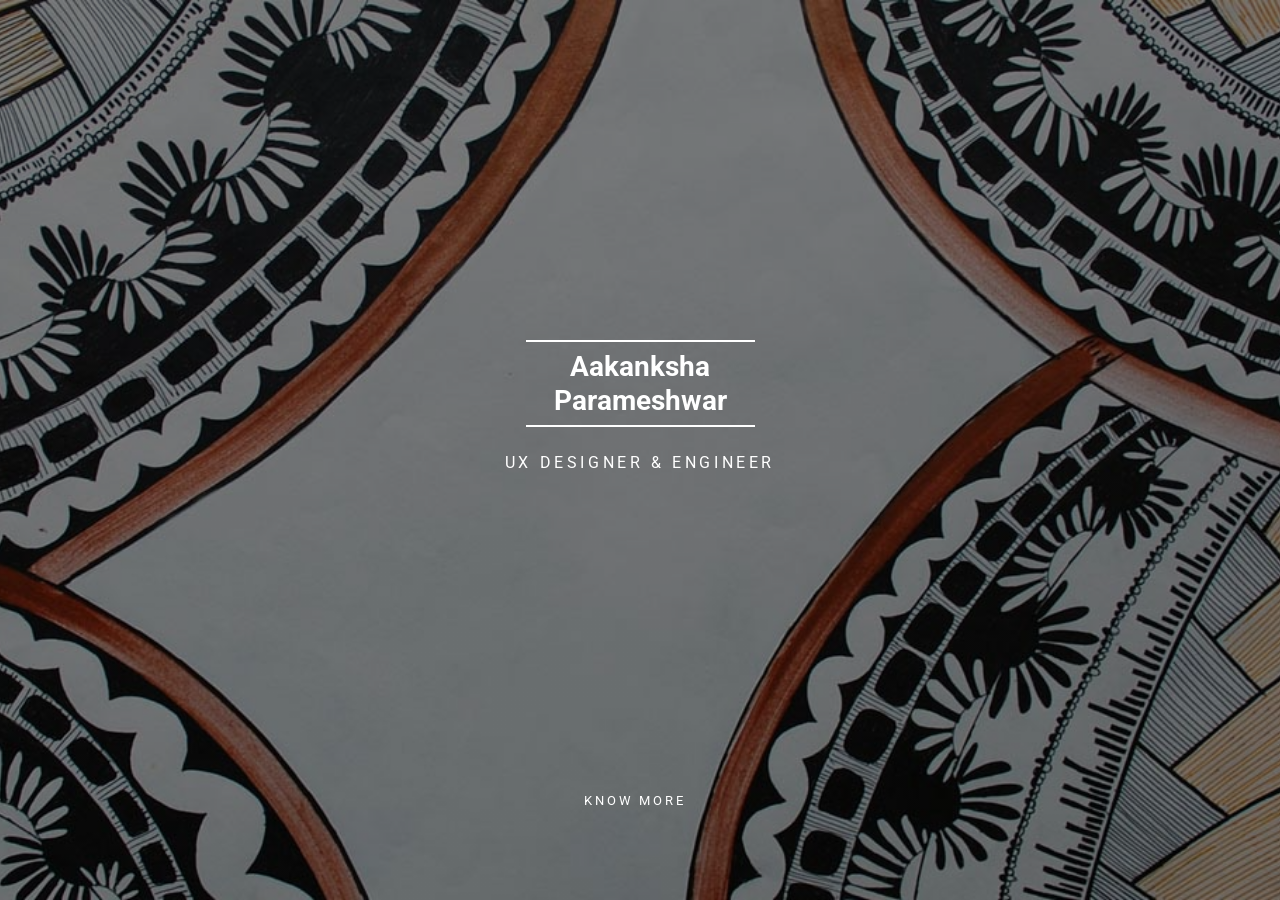
==== index.html @ 372b19ab "rtfolio" ====
<!DOCTYPE html>
<html>
  <head>
    <meta charset="utf-8">
    <meta http-equiv="X-UA-Compatible" content="IE=edge">
    <title>Aakanksha Parameshwar | Portfolio</title>
    <meta name="description" content="">
    <meta name="viewport" content="width=device-width, initial-scale=1">
    <meta name="robots" content="all,follow">
    <!-- Bootstrap-->
    <link rel="stylesheet" href="css/bootstrap.min.css">
    <!-- Google fonts - Open Sans-->
    <link href="https://fonts.googleapis.com/css?family=Lato:300,400" rel="stylesheet">
    <link rel="stylesheet" href="https://fonts.googleapis.com/css?family=Roboto:400,300,700,400italic">
    <!-- Font Awesome CSS-->
    <link rel="stylesheet" href="css/font-awesome.min.css">
    <!-- owl carousel-->
    <link rel="stylesheet" href="css/owl.carousel.css">
    <link rel="stylesheet" href="css/owl.theme.css">
    <!-- theme stylesheet-->
    <link rel="stylesheet" href="css/style.default.css" id="theme-stylesheet">
    <!-- Custom stylesheet - for your changes-->
    <link rel="stylesheet" href="css/custom.css">
    <link rel="stylesheet" href="css/banner.css">
    <!--<link rel="stylesheet" href="css/style.sea.css">-->
    <!-- Favicon-->
    <link rel="icon" href="favicon.svg">
    <!-- Tweaks for older IEs--><!--[if lt IE 9]>
        <script src="https://oss.maxcdn.com/html5shiv/3.7.2/html5shiv.min.js"></script>
        <script src="https://oss.maxcdn.com/respond/1.4.2/respond.min.js"></script><![endif]-->
  </head>
  <body>
    <div id="all">
      <div class="container-fluid">
        <div class="row row-offcanvas row-offcanvas-left">
          <section id="banner">
				<div class="inner">
					<h2>Aakanksha<br/>
						Parameshwar
					</h2>
					<p>UX DESIGNER &amp; ENGINEER
					</p>
				</div>
				<a href="portfolio.html" class="more scrolly">Know More</a>
			</section>

        </div>
      </div>
    </div>
    <!-- Javascript files-->
    <script src="https://ajax.googleapis.com/ajax/libs/jquery/1.11.0/jquery.min.js"></script>
    <script src="js/bootstrap.min.js"> </script>
    <script src="js/jquery.cookie.js"> </script>
    <script src="js/ekko-lightbox.js"></script>
    <script src="js/jquery.scrollTo.min.js"></script>
    <script src="js/masonry.pkgd.min.js"></script>
    <script src="js/imagesloaded.pkgd.min.js"></script>
    <script src="js/owl.carousel.min.js"></script>
    <script src="js/front.js"></script>
    <!-- Google Analytics: change UA-XXXXX-X to be your site's ID.-->
    <!---->
    <script>
      (function(b,o,i,l,e,r){b.GoogleAnalyticsObject=l;b[l]||(b[l]=
      function(){(b[l].q=b[l].q||[]).push(arguments)});b[l].l=+new Date;
      e=o.createElement(i);r=o.getElementsByTagName(i)[0];
      e.src='//www.google-analytics.com/analytics.js';
      r.parentNode.insertBefore(e,r)}(window,document,'script','ga'));
      ga('create','UA-XXXXX-X');ga('send','pageview');
    </script>
  </body>
</html>
---- css/style.default.css ----
/*
=========================================
=========================================

Startup Template By Bootstrapious.com

=========================================
========================================= */
/* variant 6  - pink */
/*

=====================
GENERAL
=====================

*/
html,
body {
  overflow-x: hidden;
  /* Prevent scroll on narrow devices */
}
header {
  z-index: 1000;
}
section {
  position: relative;
  /*padding-top: 90px;*/
  padding-bottom: 60px;
}
section.background-gray-lighter {
  background: #cdcdcd;
}
section.background-gray-lightest {
  background: #f7f7f7;
  border-top: solid 1px #cdcdcd;
  border-bottom: solid 1px #cdcdcd;
}
section.background-secondary {
  background: #60c5ba;
  border-top: solid 1px #338c82;
  border-bottom: solid 1px #338c82;
}
.section-inverse {
  color: #fff;
}
.section-inverse h1,
.section-inverse h2,
.section-inverse h3,
.section-inverse h4,
.section-inverse h5,
.section-inverse h6 {
  color: #fff;
}
.section-inverse .heading:after {
  background: #fff;
}
.italic {
  font-style: italic;
  font-family: "Georgia", "Times New Roman", Times, serif;
}
.img-responsive {
  margin: 0 auto;
}
.no-space .box {
  margin: 0 -15px;
}
.margin-top {
  margin-top: 30px;
}
.margin-top--big {
  margin-top: 60px !important;
}
.margin-bottom {
  margin-bottom: 30px;
}
.margin-bottom--big {
  margin-bottom: 60px !important;
}
.margin-bottom--zero {
  margin-bottom: 0 !important;
}
.no-padding-top {
  padding-top: 0;
}
.no-padding-bottom {
  padding-bottom: 0;
}
.padding--small {
  padding-top: 30px;
  padding-bottom: 30px;
}
.weight-300 {
  font-weight: 300 !important;
}
.weight-500 {
  font-weight: 500 !important;
}
.weight-700 {
  font-weight: 700 !important;
}
.text-gray {
  color: #555555;
}
.text-gray-light {
  color: #999999;
}
.text-gray-lighter {
  color: #cdcdcd;
}
@media (max-width: 991px) {
  .text-center-mobile {
    text-align: center !important;
  }
}
a,
button {
  -webkit-transition: all 0.2s ease-out;
  -moz-transition: all 0.2s ease-out;
  transition: all 0.2s ease-out;
}
a i.fa,
button i.fa {
  margin: 0 5px;
}
.clickable {
  cursor: pointer !important;
}
.required {
  color: #5CC7D6;
}
.accent {
  color: #5CC7D6;
}
.text-uppercase {
  text-transform: uppercase;
  letter-spacing: 0.1em;
}
.list-style-none {
  list-style: none;
}
.btn-ghost {
  color: #5CC7D6;
  background-color: transparent;
  border-color: #5CC7D6;
}
.btn-ghost:hover,
.btn-ghost:focus,
.btn-ghost:active,
.btn-ghost.active,
.open .dropdown-toggle.btn-ghost {
  color: #5CC7D6;
  background-color: rgba(0, 0, 0, 0);
  border-color: #ea1a5d;
}
.btn-ghost:active,
.btn-ghost.active,
.open .dropdown-toggle.btn-ghost {
  background-image: none;
}
.btn-ghost.disabled,
.btn-ghost[disabled],
fieldset[disabled] .btn-ghost,
.btn-ghost.disabled:hover,
.btn-ghost[disabled]:hover,
fieldset[disabled] .btn-ghost:hover,
.btn-ghost.disabled:focus,
.btn-ghost[disabled]:focus,
fieldset[disabled] .btn-ghost:focus,
.btn-ghost.disabled:active,
.btn-ghost[disabled]:active,
fieldset[disabled] .btn-ghost:active,
.btn-ghost.disabled.active,
.btn-ghost[disabled].active,
fieldset[disabled] .btn-ghost.active {
  background-color: transparent;
  border-color: #5CC7D6;
}
.btn-ghost .badge {
  color: transparent;
  background-color: #5CC7D6;
}
.btn-ghost:hover,
.btn-ghost:focus,
.btn-ghost:active,
.btn-ghost.active,
.open .dropdown-toggle.btn-ghost {
  color: #fff;
  background-color: #5CC7D6;
  border-color: #5CC7D6;
}
.btn-ghost-black {
  color: #202120;
  background-color: transparent;
  border-color: #202120;
}
.btn-ghost-black:hover,
.btn-ghost-black:focus,
.btn-ghost-black:active,
.btn-ghost-black.active,
.open .dropdown-toggle.btn-ghost-black {
  color: #202120;
  background-color: rgba(0, 0, 0, 0);
  border-color: #202120;
}
.btn-ghost-black:active,
.btn-ghost-black.active,
.open .dropdown-toggle.btn-ghost-black {
  background-image: none;
}
.btn-ghost-black.disabled,
.btn-ghost-black[disabled],
fieldset[disabled] .btn-ghost-black,
.btn-ghost-black.disabled:hover,
.btn-ghost-black[disabled]:hover,
fieldset[disabled] .btn-ghost-black:hover,
.btn-ghost-black.disabled:focus,
.btn-ghost-black[disabled]:focus,
fieldset[disabled] .btn-ghost-black:focus,
.btn-ghost-black.disabled:active,
.btn-ghost-black[disabled]:active,
fieldset[disabled] .btn-ghost-black:active,
.btn-ghost-black.disabled.active,
.btn-ghost-black[disabled].active,
fieldset[disabled] .btn-ghost-black.active {
  background-color: transparent;
  border-color: #202120;
}
.btn-ghost-black .badge {
  color: transparent;
  background-color: #202120;
}
.btn-ghost-black:hover,
.btn-ghost-black:focus,
.btn-ghost-black:active,
.btn-ghost-black.active,
.open .dropdown-toggle.btn-ghost-black {
  color: #fff;
  background-color: #000;
  border-color: #000;
}
.btn-white {
  color: #ffffff;
  background-color: transparent;
  border-color: #ffffff;
}
.btn-white:hover,
.btn-white:focus,
.btn-white:active,
.btn-white.active,
.open .dropdown-toggle.btn-white {
  color: #ffffff;
  background-color: rgba(0, 0, 0, 0);
  border-color: #e0e0e0;
}
.btn-white:active,
.btn-white.active,
.open .dropdown-toggle.btn-white {
  background-image: none;
}
.btn-white.disabled,
.btn-white[disabled],
fieldset[disabled] .btn-white,
.btn-white.disabled:hover,
.btn-white[disabled]:hover,
fieldset[disabled] .btn-white:hover,
.btn-white.disabled:focus,
.btn-white[disabled]:focus,
fieldset[disabled] .btn-white:focus,
.btn-white.disabled:active,
.btn-white[disabled]:active,
fieldset[disabled] .btn-white:active,
.btn-white.disabled.active,
.btn-white[disabled].active,
fieldset[disabled] .btn-white.active {
  background-color: transparent;
  border-color: #ffffff;
}
.btn-white .badge {
  color: transparent;
  background-color: #ffffff;
}
.btn-white:hover,
.btn-white:focus,
.btn-white:active,
.btn-white.active,
.open .dropdown-toggle.btn-white {
  color: #ffffff;
  background-color: #fff;
  border-color: #fff;
}
.icon {
  display: inline-block;
  width: 60px;
  height: 60px;
  line-height: 60px;
  border-radius: 30px;
  border: solid 1px #5CC7D6;
  color: #5CC7D6;
  -webkit-transition: all 0.2s ease-out;
  -moz-transition: all 0.2s ease-out;
  transition: all 0.2s ease-out;
  font-size: 30px;
  margin: 0 auto 30px;
  text-align: center;
}
.icon.brand-secondary {
  border-color: #60c5ba;
  color: #60c5ba;
}
.icon.brand-terciary {
  border-color: #008c9e;
  color: #008c9e;
}
.icon.brand-four {
  border-color: #feee7d;
  color: #feee7d;
}
/*

=====================
SIDEBAR + RIGHT COLUMN
=====================

*/
#sidebar {
  padding-top: 40px;
}
@media screen and (min-width: 992px) {
  .sidebar-content {
    padding-left: 20px;
    padding-right: 20px;
  }
}
.sidebar-heading {
  font-size: 18px;
  letter-spacing: 0.1em;
}

.sidebar-tag{
  text-transform: uppercase;
}

.sidebar-heading a {
  color: #000;
  text-decoration: none;
  -webkit-transition: all 0.2s ease-out;
  -moz-transition: all 0.2s ease-out;
  transition: all 0.2s ease-out;
}
.sidebar-heading a:hover {
  border-bottom: dotted 1px #5CC7D6;
  color: #000;
  text-decoration: none;
}
.sidebar-p {
  color: ##f4f4f4;
  font-size: 14px;
}
.sidebar-menu {
  list-style-type: none;
  padding-left: 20px;
  margin-bottom: 40px;
}
.sidebar-menu li {
  margin-bottom: 5px;
}
.sidebar-menu li a {
  color: #B1B2B2;
}
.sidebar-menu li:before {
  font-family: 'FontAwesome';
  content: '\f105';
  margin: 0 5px 0 -15px;
  color: ##f4f4f4;
}
.sidebar-menu li.active a {
  color: #5CC7D6;
  font-weight: bold;
}
.sidebar-menu li.active:before {
  color: #5CC7D6;
}
.sidebar-menu li:hover a {
  text-decoration: none;
  color: #5CC7D6;
}
.sidebar-menu li:hover:before {
  color: #5CC7D6;
}

.sidebar{
  background-color: #202120;
}
.content-column {
  padding-top: 40px;
  background-color:#f4f4f4;
}
.content-column.white-background {
  background: #fff;
  min-height: 100vh;
}
.grid {
  padding-top: 5px;
  overflow-y: hidden;
}
.content-column-content {
  padding-left: 20px;
  padding-right: 20px;
  padding-bottom: 20px;
}
@media (min-width: 1200px) {
  .content-column-content {
    padding-left: 40px;
    padding-right: 40px;
  }
}
.text-block1 p {
    line-height: 30px
}



.content-column-content p,
.content-column-content li {
  color: #999999;
}

.content-column-content p.lead, .text-block1 p {
  color: #555555;
}
.content-column-content ul li {
  list-style-type: none;
}
.content-column-content ul li:before {
  font-family: 'FontAwesome';
  content: '\f105';
  margin: 0 5px 0 -15px;
  color: #5CC7D6;
}
.small-navbar {
  margin-bottom: 20px;
}
.small-navbar:before,
.small-navbar:after {
  content: " ";
  display: table;
}
.small-navbar:after {
  clear: both;
}
.small-navbar-heading {
  float: right;
  font-size: 18px;
  text-transform: uppercase;
  letter-spacing: 0.1em;
  margin-top: 10px;
}
.small-navbar-heading a {
  color: #000;
  text-decoration: none;
  -webkit-transition: all 0.2s ease-out;
  -moz-transition: all 0.2s ease-out;
  transition: all 0.2s ease-out;
}
.small-navbar-heading a:hover {
  border-bottom: dotted 1px #5CC7D6;
  color: #000;
  text-decoration: none;
}
/*

=====================
OFF-CANVAS SIDEBAR BEHAVIOUR
=====================

*/
@media screen and (max-width: 767px) {
  .row-offcanvas {
    position: relative;
    -webkit-transition: all 0.25s ease-out;
    -o-transition: all 0.25s ease-out;
    transition: all 0.25s ease-out;
    opacity: 1;
  }
  .row-offcanvas-right {
    right: 0;
  }
  .row-offcanvas-left {
    left: 0;
  }
  .row-offcanvas-right .sidebar-offcanvas {
    right: -50%;
    /* 6 columns */
  }
  .row-offcanvas-left .sidebar-offcanvas {
    left: -48%;
    /* 6 columns */
  }
  .row-offcanvas-right.active {
    right: 50%;
    /* 6 columns */
  }
  .row-offcanvas-left.active {
    left: 50%;
    /* 6 columns */
  }
  .sidebar-offcanvas {
    position: absolute;
    top: 0;
    width: 50%;
    /* 6 columns */
  }
}
/*

=====================
SERVICES / INTEGRATIONS
=====================

*/
.services {
  margin-top: 80px;
  text-align: center;
}
.services .services-heading {
  text-transform: uppercase;
  letter-spacing: 0.1em;
  font-size: 18px;
  font-weight: 400;
  color: #999999;
  margin-bottom: 40px;
}
.services .heading {
  font-size: 18px;
  font-weight: 700;
  margin-bottom: 20px;
  text-align: center;
}
.services .heading:after {
  content: " ";
  display: block;
  width: 100px;
  height: 1px;
  margin: 20px auto 20px;
  background: #5CC7D6;
}
.services p {
  font-size: 14px;
  line-height: 1.5;
  margin-bottom: 60px;
  color: #999999;
}
/*

=====================
CUSTOMERS
=====================

*/
.customer {
  text-align: center;
}
.customer img {
  display: inline-block;
  margin-top: 10px;
  margin-bottom: 10px;
  -webkit-filter: grayscale(100%);
  filter: grayscale(100%);
}
.customer img:hover {
  -webkit-filter: grayscale(0);
  filter: grayscale(0);
}
/*

=====================
SIGN UP FORM
=====================

*/
@media (max-width: 991px) {
  .sign-up-form .form-control {
    margin-bottom: 20px;
  }
  .sign-up-form .btn {
    margin-bottom: 20px;
  }
}
@media (min-width: 768px) {
  .sign-up-form .form-control {
    width: 350px;
  }
}
/*

=====================
SOCIAL LINKS
=====================

*/
.contact-form {
  margin-bottom: 20px;
}
p.social {
  margin-top: 20px;
}
p.social a {
  margin: 0 10px 10px 0;
  color: #fff;
  display: inline-block;
  width: 40px;
  height: 40px;
  border-radius: 20px;
  line-height: 40px;
  font-size: 15px;
  text-align: center;
  vertical-align: bottom;
  border: solid 1px #999999;
  color: #999999;
  -webkit-transition: all 0.2s ease-out;
  -moz-transition: all 0.2s ease-out;
  transition: all 0.2s ease-out;
  /*
             &.facebook {background-color: #4460ae; border-color: #4460ae;}
             &.gplus {background-color: #c21f25; border-color: #c21f25;}
             &.twitter {background-color: #3cf; border-color: #3cf;}
             &.instagram {background-color: #cd4378; border-color: #cd4378;}
             &.email {background-color: #4a7f45; border-color: #4a7f45;}
             &.link {background-color: #871AFF; border-color: #871AFF;}
             */
}
p.social a:hover {
  color: #5CC7D6;
  border-color: #5CC7D6;
}
p.social a i {
  vertical-align: bottom;
  line-height: 40px;
}
p.social.social--outline a {
  background: transparent;
}
p.social.social--outline a.facebook {
  color: #4460ae;
  border-color: #4460ae;
}
p.social.social--outline a.gplus {
  color: #c21f25;
  border-color: #c21f25;
}
p.social.social--outline a.twitter {
  color: #3cf;
  border-color: #3cf;
}
p.social.social--outline a.instagram {
  color: #cd4378;
  border-color: #cd4378;
}
p.social.social--outline a.email {
  color: #4a7f45;
  border-color: #4a7f45;
}
p.social.social--outline a.link {
  color: #871AFF;
  border-color: #871AFF;
}
p.social.social--big a {
  width: 60px;
  height: 60px;
  border-radius: 30px;
  line-height: 60px;
  font-size: 25px;
}
p.social.social--big i {
  line-height: 60px;
}
/*

=====================
COPYRIGHT
=====================

*/
.copyright {
  color: #999999;
  font-size: 13px;
}
.copyright p.credit {
  margin-bottom: 10px;
}
.copyright p.credit a {
  color: #999999;
}
@media (max-width: 991px) {
  .copyright p.credit {
    text-align: center !important;
  }
}
@media (max-width: 991px) {
  .copyright {
    text-align: center !important;
  }
}
/*

=====================
MAIN PORTFOLIO SLIDER
=====================

*/
#main-slider {
  margin-bottom: 40px;
  opacity: 0;
}
#main-slider ul li div {
  width: 100%;
}
#main-slider div img{
  width: 100%;
}
#main-slider .owl-wrapper-outer {
  box-shadow: 0 1px 5px #ccc;
}
#main-slider .owl-controls .owl-buttons {
  display: none;
}
#main-slider .owl-controls .owl-page.active span,
#main-slider .owl-controls.clickable .owl-page:hover span {
  background: #5CC7D6;
}
/*

=====================
ABOUT
=====================

*/
.progress-title {
  text-align: left;
  font-weight: 700;
  text-transform: uppercase;
  letter-spacing: 0.1em;
  color: #999999;
  font-size: 12px;
}
.progress-bar-skill1 {
  background-color: #d1d1d1;
  background-color: #f8afc7;
}
.progress-striped .progress-bar-skill1 {
  background-image: -webkit-linear-gradient(45deg, rgba(255, 255, 255, 0.15) 25%, transparent 25%, transparent 50%, rgba(255, 255, 255, 0.15) 50%, rgba(255, 255, 255, 0.15) 75%, transparent 75%, transparent);
  background-image: linear-gradient(45deg, rgba(255, 255, 255, 0.15) 25%, transparent 25%, transparent 50%, rgba(255, 255, 255, 0.15) 50%, rgba(255, 255, 255, 0.15) 75%, transparent 75%, transparent);
}
.progress-striped .progress-bar-skill1 {
  background-image: -webkit-linear-gradient(45deg, rgba(255, 255, 255, 0.15) 25%, transparent 25%, transparent 50%, rgba(255, 255, 255, 0.15) 50%, rgba(255, 255, 255, 0.15) 75%, transparent 75%, transparent);
  background-image: linear-gradient(45deg, rgba(255, 255, 255, 0.15) 25%, transparent 25%, transparent 50%, rgba(255, 255, 255, 0.15) 50%, rgba(255, 255, 255, 0.15) 75%, transparent 75%, transparent);
}
.progress-bar-skill2 {
  background-color: #c8c7c7;
  background-color: #f598b6;
}
.progress-striped .progress-bar-skill2 {
  background-image: -webkit-linear-gradient(45deg, rgba(255, 255, 255, 0.15) 25%, transparent 25%, transparent 50%, rgba(255, 255, 255, 0.15) 50%, rgba(255, 255, 255, 0.15) 75%, transparent 75%, transparent);
  background-image: linear-gradient(45deg, rgba(255, 255, 255, 0.15) 25%, transparent 25%, transparent 50%, rgba(255, 255, 255, 0.15) 50%, rgba(255, 255, 255, 0.15) 75%, transparent 75%, transparent);
}
.progress-striped .progress-bar-skill2 {
  background-image: -webkit-linear-gradient(45deg, rgba(255, 255, 255, 0.15) 25%, transparent 25%, transparent 50%, rgba(255, 255, 255, 0.15) 50%, rgba(255, 255, 255, 0.15) 75%, transparent 75%, transparent);
  background-image: linear-gradient(45deg, rgba(255, 255, 255, 0.15) 25%, transparent 25%, transparent 50%, rgba(255, 255, 255, 0.15) 50%, rgba(255, 255, 255, 0.15) 75%, transparent 75%, transparent);
}
.progress-bar-skill3 {
  background-color: #bdbdbd;
  background-color: #f381a6;
}
.progress-striped .progress-bar-skill3 {
  background-image: -webkit-linear-gradient(45deg, rgba(255, 255, 255, 0.15) 25%, transparent 25%, transparent 50%, rgba(255, 255, 255, 0.15) 50%, rgba(255, 255, 255, 0.15) 75%, transparent 75%, transparent);
  background-image: linear-gradient(45deg, rgba(255, 255, 255, 0.15) 25%, transparent 25%, transparent 50%, rgba(255, 255, 255, 0.15) 50%, rgba(255, 255, 255, 0.15) 75%, transparent 75%, transparent);
}
.progress-striped .progress-bar-skill3 {
  background-image: -webkit-linear-gradient(45deg, rgba(255, 255, 255, 0.15) 25%, transparent 25%, transparent 50%, rgba(255, 255, 255, 0.15) 50%, rgba(255, 255, 255, 0.15) 75%, transparent 75%, transparent);
  background-image: linear-gradient(45deg, rgba(255, 255, 255, 0.15) 25%, transparent 25%, transparent 50%, rgba(255, 255, 255, 0.15) 50%, rgba(255, 255, 255, 0.15) 75%, transparent 75%, transparent);
}
.progress-bar-skill4 {
  background-color: #b3b2b2;
  background-color: #f16995;
}
.progress-striped .progress-bar-skill4 {
  background-image: -webkit-linear-gradient(45deg, rgba(255, 255, 255, 0.15) 25%, transparent 25%, transparent 50%, rgba(255, 255, 255, 0.15) 50%, rgba(255, 255, 255, 0.15) 75%, transparent 75%, transparent);
  background-image: linear-gradient(45deg, rgba(255, 255, 255, 0.15) 25%, transparent 25%, transparent 50%, rgba(255, 255, 255, 0.15) 50%, rgba(255, 255, 255, 0.15) 75%, transparent 75%, transparent);
}
.progress-striped .progress-bar-skill4 {
  background-image: -webkit-linear-gradient(45deg, rgba(255, 255, 255, 0.15) 25%, transparent 25%, transparent 50%, rgba(255, 255, 255, 0.15) 50%, rgba(255, 255, 255, 0.15) 75%, transparent 75%, transparent);
  background-image: linear-gradient(45deg, rgba(255, 255, 255, 0.15) 25%, transparent 25%, transparent 50%, rgba(255, 255, 255, 0.15) 50%, rgba(255, 255, 255, 0.15) 75%, transparent 75%, transparent);
}
.progress-bar-skill5 {
  background-color: #a9a8a8;
  background-color: #5CC7D6;
}
.progress-striped .progress-bar-skill5 {
  background-image: -webkit-linear-gradient(45deg, rgba(255, 255, 255, 0.15) 25%, transparent 25%, transparent 50%, rgba(255, 255, 255, 0.15) 50%, rgba(255, 255, 255, 0.15) 75%, transparent 75%, transparent);
  background-image: linear-gradient(45deg, rgba(255, 255, 255, 0.15) 25%, transparent 25%, transparent 50%, rgba(255, 255, 255, 0.15) 50%, rgba(255, 255, 255, 0.15) 75%, transparent 75%, transparent);
}
.progress-striped .progress-bar-skill5 {
  background-image: -webkit-linear-gradient(45deg, rgba(255, 255, 255, 0.15) 25%, transparent 25%, transparent 50%, rgba(255, 255, 255, 0.15) 50%, rgba(255, 255, 255, 0.15) 75%, transparent 75%, transparent);
  background-image: linear-gradient(45deg, rgba(255, 255, 255, 0.15) 25%, transparent 25%, transparent 50%, rgba(255, 255, 255, 0.15) 50%, rgba(255, 255, 255, 0.15) 75%, transparent 75%, transparent);
}
/*

=====================
EKKO LIGHTBOX
=====================

*/
.ekko-lightbox-container {
  position: relative;
}
.ekko-lightbox-nav-overlay {
  position: absolute;
  top: 0;
  left: 0;
  z-index: 100;
  width: 100%;
  height: 100%;
}
.ekko-lightbox-nav-overlay a {
  z-index: 100;
  display: block;
  width: 49%;
  height: 100%;
  font-size: 30px;
  color: #fff;
  opacity: 0;
  text-decoration: none !important;
  -webkit-transition: opacity 0.5s;
  -moz-transition: opacity 0.5s;
  -o-transition: opacity 0.5s;
  transition: opacity 0.5s;
}
.ekko-lightbox-nav-overlay a:empty {
  width: 49%;
  color: transparent;
}
.ekko-lightbox a:hover,
a:focus,
a:active {
  text-decoration: none;
  opacity: 1;
  color: #fff;
}
.ekko-lightbox .glyphicon-chevron-left {
  left: 0;
  float: left;
  padding-left: 15px;
  text-align: left;
}
.ekko-lightbox .glyphicon-chevron-right {
  right: 0;
  float: right;
  padding-right: 15px;
  text-align: right;
}
.ekko-lightbox .modal-footer {
  text-align: left;
}
.grid {
  margin-right: -15px;
  margin-left: -15px;
}
.box-masonry {
  background: #fff;
  margin-bottom: 30px;
  position: relative;
  box-shadow: 0 0 5px #ccc;
  -webkit-transition: all 0.2s ease-out;
  -moz-transition: all 0.2s ease-out;
  transition: all 0.2s ease-out;
  overflow: hidden;
  text-overflow: ellipsis;
}
.box-masonry h4 {
  font-size: 16px;
  line-height: 1.5;
  font-weight: 700;
  text-transform: uppercase;
  letter-spacing: 0.1em;
}
.box-masonry h4 a {
  color: #000;
  border-bottom: solid 1px transparent;
}
.box-masonry h4 a:hover {
  border-bottom: dotted 1px #5CC7D6;
  color: #000;
  text-decoration: none;
}
.box-masonry .box-masonry-text {
  padding: 15px 20px 15px;
}
.box-masonry .box-masonry-text p {
  color: #999999;
  font-size: 14px;
}
.box-masonry .box-masonry-hover-text-header {
  position: absolute;
  left: 0;
  right: 0;
  top: 0;
  padding: 15px 20px 15px;
  opacity: 0;
  -webkit-transition: all 0.2s ease-out;
  -moz-transition: all 0.2s ease-out;
  transition: all 0.2s ease-out;
  color: #555555;
}
.box-masonry .box-masonry-hover-text-header p {
  font-size: 14px;
}
.box-masonry .box-masonry-hover-text-header h4 a {
  color: #555555;
}
.box-masonry .box-masonry-hover-center {
  position: absolute;
  width: 100%;
  top: 30%;
  opacity: 0;
  padding-left: 20px;
  -webkit-transition: all 0.2s ease-out;
  -moz-transition: all 0.2s ease-out;
  transition: all 0.2s ease-out;
  text-align: center;
}
.box-masonry .box-masonry-hover-center .see-more-icon {
  color: #555555;
  font-size: 50px;
}
.box-masonry:hover {
  box-shadow: 0 0 5px #999;
}
.box-masonry:hover .box-masonry-hover-text-header {
  opacity: 1;
}
.box-masonry:hover .box-masonry-hover-center {
  opacity: 1;
}
.box-masonry:hover .box-masonry-image.with-hover-overlay:before {
  opacity: 0.8;
}
.box-masonry:hover .box-masonry-image.with-hover-icon:after {
  opacity: 0.7;
}
.box-masonry h2:last-child,
.box-masonry p:last-child {
  margin-bottom: 0;
}
.box-masonry .box-masonry-image {
  display: block;
  position: relative;
  min-height: 100px;
  background: #ccc;
}
.box-masonry .box-masonry-image.with-hover-overlay:before {
  display: block;
  position: absolute;
  content: " ";
  background: #fff;
  opacity: 0;
  width: 100%;
  height: 100%;
  left: 0;
  top: 0;
  -webkit-transition: all 0.2s ease-out;
  -moz-transition: all 0.2s ease-out;
  transition: all 0.2s ease-out;
}
.box-masonry .box-masonry-image.with-hover-icon:after {
  display: block;
  position: absolute;
  width: 100%;
  left: 0;
  top: 50%;
  -webkit-transform: translate(0, -50%);
  -ms-transform: translate(0, -50%);
  transform: translate(0, -50%);
  opacity: 0;
  -webkit-transition: all 0.2s ease-out;
  -moz-transition: all 0.2s ease-out;
  transition: all 0.2s ease-out;
  font-family: 'FontAwesome';
  content: '\f105';
  text-align: center;
  font-size: 50px;
  color: #555555;
}
.box-masonry .box-masonry-image:hover {
  text-decoration: none;
}
.box-simple {
  text-align: center;
  margin-bottom: 48px;
}
.box-simple h3 {
  font-weight: normal;
  font-size: 24px;
  line-height: 1.5;
  color: #555555;
  font-weight: 400;
}
.box-simple h3 a {
  color: #555555;
}
.box-simple p {
  color: #999999;
}
.box-simple:hover .icon {
  -webkit-transform: scale(1.1, 1.1);
  -ms-transform: scale(1.1, 1.1);
  transform: scale(1.1, 1.1);
}
.box-simple:hover .icon i {
  -webkit-transform: scale(1, 1);
  -ms-transform: scale(1, 1);
  transform: scale(1, 1);
}
.box-simple.box-white {
  padding: 20px;
  border: dotted 1px #999999;
}
.box-simple.box-white .icon {
  color: #555555;
  border-color: transparent;
  font-size: 70px;
}
.box-simple.box-dark {
  padding: 20px;
  border: dotted 1px #999999;
  background: #555555;
  color: #fff;
}
.box-simple.box-dark .icon {
  color: #f7f7f7;
  border-color: transparent;
  font-size: 70px;
}
.box-simple.box-dark h3 {
  color: #fff;
}
.box-simple.box-dark h3 a {
  color: #fff;
}
.box-simple.box-dark p {
  color: #fff;
}
.box-image {
  position: relative;
  overflow: hidden;
  text-align: center;
  margin: 15px 0;
}
.box-image .bg {
  position: absolute;
  top: auto;
  bottom: 0;
  width: 100%;
  height: 100%;
  opacity: 0;
  filter: alpha(opacity=0);
  background: #5CC7D6;
}
.box-image .name {
  position: absolute;
  width: 100%;
  height: 50%;
  bottom: 0;
  -webkit-transform: translate(0, 100%);
  -ms-transform: translate(0, 100%);
  transform: translate(0, 100%);
  -webkit-transition: all 0.2s ease-out;
  -moz-transition: all 0.2s ease-out;
  transition: all 0.2s ease-out;
  color: #fff;
  padding: 0 20px;
}
.box-image .name h3 {
  color: #fff;
  text-transform: uppercase;
  font-size: 24px;
  letter-spacing: 0.08em;
}
.box-image .name h3 a {
  color: #fff;
  text-decoration: none;
}
.box-image .text {
  position: absolute;
  width: 100%;
  height: 50%;
  top: 0;
  -webkit-transform: translate(0, -150%);
  -ms-transform: translate(0, -150%);
  transform: translate(0, -150%);
  -webkit-transition: all 0.2s ease-out;
  -moz-transition: all 0.2s ease-out;
  transition: all 0.2s ease-out;
  color: #fff;
  padding: 0 20px;
}
.box-image:hover .bg {
  opacity: 0.7;
  filter: alpha(opacity=70);
}
.box-image:hover .name {
  position: absolute;
  -webkit-transform: translate(0, -75%);
  -ms-transform: translate(0, -75%);
  transform: translate(0, -75%);
}
.box-image:hover .text {
  position: absolute;
  -webkit-transform: translate(0, 100%);
  -ms-transform: translate(0, 100%);
  transform: translate(0, 100%);
}
.box-image-text {
  position: relative;
  background: #fff;
  overflow: hidden;
  text-align: center;
  margin: 15px 0;
}
.box-image-text .top {
  position: relative;
  margin-bottom: 10px;
}
.box-image-text .top .bg {
  position: absolute;
  top: auto;
  bottom: 0;
  width: 100%;
  height: 100%;
  opacity: 0;
  filter: alpha(opacity=0);
  background: #fff;
}
.box-image-text .top .logo {
  width: 100%;
  position: absolute;
  text-align: center;
  top: 50%;
  -webkit-transform: translate(0, -50%);
  -ms-transform: translate(0, -50%);
  transform: translate(0, -50%);
}
.box-image-text .top .name {
  position: absolute;
  width: 100%;
  height: 50%;
  bottom: 0;
  -webkit-transform: translate(0, 100%);
  -ms-transform: translate(0, 100%);
  transform: translate(0, 100%);
  -webkit-transition: all 0.2s ease-out;
  -moz-transition: all 0.2s ease-out;
  transition: all 0.2s ease-out;
  color: #fff;
  padding: 0 20px;
}
.box-image-text .top .name h3 {
  color: #fff;
  text-transform: uppercase;
  font-size: 24px;
  letter-spacing: 0.08em;
}
.box-image-text .top .name h3 a {
  color: #fff;
  text-decoration: none;
}
.box-image-text .top .name h4 {
  color: #fff;
  text-transform: uppercase;
  font-size: 24px;
  letter-spacing: 0.08em;
}
.box-image-text .top .name h4 a {
  color: #fff;
  text-decoration: none;
}
.box-image-text .top .text {
  position: absolute;
  width: 100%;
  height: 50%;
  top: 0;
  -webkit-transform: translate(0, -150%);
  -ms-transform: translate(0, -150%);
  transform: translate(0, -150%);
  -webkit-transition: all 0.2s ease-out;
  -moz-transition: all 0.2s ease-out;
  transition: all 0.2s ease-out;
  color: #fff;
  padding: 0 20px;
}
.box-image-text .content {
  padding: 15px 15px 0 15px;
}
.box-image-text .content h3,
.box-image-text .content h4 {
  text-transform: uppercase;
  line-height: 1.5;
  color: #555555;
  font-weight: 800;
  letter-spacing: 0.08em;
}
.box-image-text .content p {
  color: #999999;
}
.box-image-text.bg-visible .bg {
  opacity: 0.8;
  filter: alpha(opacity=80);
}
.box-image-text:hover .bg {
  opacity: 0.7;
  filter: alpha(opacity=70);
}
.box-image-text:hover .name {
  position: absolute;
  -webkit-transform: translate(0, -75%);
  -ms-transform: translate(0, -75%);
  transform: translate(0, -75%);
}
.box-image-text:hover .text {
  position: absolute;
  -webkit-transform: translate(0, 100%);
  -ms-transform: translate(0, 100%);
  transform: translate(0, 100%);
}
/*

=====================
STYLE SWITCHER FOR DEMO
=====================

*/
#style-switch-button {
  position: fixed;
  bottom: 200px;
  left: 0px;
  border-radius: 0;
  z-index: 2;
}
#style-switch {
  -webkit-box-sizing: border-box;
  -moz-box-sizing: border-box;
  box-sizing: border-box;
  width: 300px;
  padding: 20px;
  position: fixed;
  bottom: 240px;
  left: 0;
  background: #fff;
  border: solid 1px #cdcdcd;
  z-index: 2000;
}
#style-switch h4 {
  color: #555555;
}
/* ========================================= */
/* THEMING OF BOOTSTRAP COMPONENTS           */
/* ========================================= */
/* nav */
.nav {
  margin-bottom: 0;
  padding-left: 0;
  list-style: none;
}
.nav > li > a {
  padding: 10px 15px;
}
.nav > li > a:hover,
.nav > li > a:focus {
  background-color: #cdcdcd;
}
.nav > li.disabled > a {
  color: #999999;
}
.nav > li.disabled > a:hover,
.nav > li.disabled > a:focus {
  color: #999999;
}
.nav .open > a,
.nav .open > a:hover,
.nav .open > a:focus {
  background-color: #cdcdcd;
  border-color: #5CC7D6;
}
.nav-tabs {
  border-bottom: 1px solid #dddddd;
}
.nav-tabs > li > a {
  line-height: 1.55;
  border-radius: 0 0 0 0;
}
.nav-tabs > li > a:hover {
  border-color: #cdcdcd #cdcdcd #dddddd;
}
.nav-tabs > li.active > a,
.nav-tabs > li.active > a:hover,
.nav-tabs > li.active > a:focus {
  color: #555555;
  background-color: #f4f4f4;
  border: 1px solid #dddddd;
}
.nav-pills > li > a {
  border-radius: 0;
}
.nav-pills > li.active > a,
.nav-pills > li.active > a:hover,
.nav-pills > li.active > a:focus {
  color: #ffffff;
  background-color: #5CC7D6;
}
.nav-tabs-justified > li > a {
  border-radius: 0;
}
.nav-tabs-justified > .active > a,
.nav-tabs-justified > .active > a:hover,
.nav-tabs-justified > .active > a:focus {
  border: 1px solid #dddddd;
}
@media (min-width: 768px) {
  .nav-tabs-justified > li > a {
    border-bottom: 1px solid #dddddd;
    border-radius: 0 0 0 0;
  }
  .nav-tabs-justified > .active > a,
  .nav-tabs-justified > .active > a:hover,
  .nav-tabs-justified > .active > a:focus {
    border-bottom-color: #f4f4f4;
  }
}
/* navbar */
.navbar {
  font-family: "Roboto", Helvetica, Arial, sans-serif;
  min-height: 80px;
  margin-bottom: 0;
  border-top: none;
  border-bottom: none;
}
@media (min-width: 768px) {
  .navbar {
    border-radius: 0;
  }
}
.navbar-collapse {
  max-height: 340px;
  overflow-x: visible;
  padding-right: 15px;
  padding-left: 15px;
}
.navbar-collapse.in {
  overflow-y: auto;
}
@media (min-width: 768px) and (max-width: 991px) {
  .navbar-collapse {
    font-size: 14px;
  }
}
@media (min-width: 768px) {
  .navbar-collapse {
    width: auto;
    border-top: 0;
    box-shadow: none;
  }
  .navbar-collapse.collapse {
    display: block !important;
    height: auto !important;
    padding-bottom: 0;
    overflow: visible !important;
  }
  .navbar-collapse.in {
    overflow-y: visible;
  }
  .navbar-collapse.right {
    float: right;
  }
  .navbar-fixed-top .navbar-collapse,
  .navbar-static-top .navbar-collapse,
  .navbar-fixed-bottom .navbar-collapse {
    padding-left: 0;
    padding-right: 0;
  }
}
.container > .navbar-header,
.container-fluid > .navbar-header,
.container > .navbar-collapse,
.container-fluid > .navbar-collapse {
  margin-right: -15px;
  margin-left: -15px;
}
@media (min-width: 768px) {
  .container > .navbar-header,
  .container-fluid > .navbar-header,
  .container > .navbar-collapse,
  .container-fluid > .navbar-collapse {
    margin-right: 0;
    margin-left: 0;
  }
}
.navbar-brand {
  float: left;
  padding: 10px 15px;
  font-size: 20px;
  line-height: 24px;
  height: 80px;
}
.navbar-brand:hover,
.navbar-brand:focus {
  text-decoration: none;
}
@media (min-width: 768px) {
  .navbar > .container .navbar-brand,
  .navbar > .container-fluid .navbar-brand {
    margin-left: -15px;
  }
}
.navbar-toggle {
  padding: 9px 10px !important;
  margin-right: 15px;
  border-radius: 0;
}
.navbar-nav {
  margin: 14px -15px;
}
.navbar-nav > li > a {
  padding-top: 10px;
  padding-bottom: 10px;
  line-height: 24px;
}
@media (max-width: 767px) {
  .navbar-nav .open .dropdown-menu > li > a,
  .navbar-nav .open .dropdown-menu .dropdown-header {
    padding: 5px 15px 5px 25px;
  }
  .navbar-nav .open .dropdown-menu > li > a {
    line-height: 24px;
  }
  .navbar-nav .open .dropdown-menu > li > a:hover,
  .navbar-nav .open .dropdown-menu > li > a:focus {
    background-image: none;
  }
}
@media (min-width: 768px) {
  .navbar-nav {
    margin: 0 auto;
    display: table;
    table-layout: fixed;
    float: left;
  }
  .navbar-nav > li {
    float: left;
  }
  .navbar-nav > li > a {
    padding-top: 28px;
    padding-bottom: 28px;
  }
  .navbar-nav.navbar-right:last-child {
    margin-right: -15px;
  }
}
.navbar-form {
  margin-left: -15px;
  margin-right: -15px;
  padding: 10px 15px;
  border: none;
  margin-top: 21px;
  margin-bottom: 21px;
}
@media (max-width: 767px) {
  .navbar-form .form-group {
    margin-bottom: 5px;
  }
}
.navbar-btn {
  margin-top: 21px;
  margin-bottom: 21px;
}
.navbar-btn.btn-sm {
  margin-top: 23.5px;
  margin-bottom: 23.5px;
}
.navbar-btn.btn-xs {
  margin-top: 29px;
  margin-bottom: 29px;
}
.navbar-text {
  margin-top: 28px;
  margin-bottom: 28px;
}
@media (min-width: 768px) {
  .navbar-text {
    float: left;
    margin-left: 15px;
    margin-right: 15px;
  }
  .navbar-text.navbar-right:last-child {
    margin-right: 0;
  }
}
.navbar-default {
  background-color: #ffffff;
  border-bottom-color: transparent;
}
.navbar-default .navbar-brand {
  color: #60c5ba;
}
.navbar-default .navbar-brand:hover,
.navbar-default .navbar-brand:focus {
  color: #41b1a5;
  background-color: transparent;
}
.navbar-default .navbar-text {
  color: #777777;
}
.navbar-default .navbar-nav > li > a {
  color: #60c5ba;
}
.navbar-default .navbar-nav > li > a:hover,
.navbar-default .navbar-nav > li > a:focus {
  color: #f381a6;
  background-color: transparent;
}
.navbar-default .navbar-nav > .active > a,
.navbar-default .navbar-nav > .active > a:hover,
.navbar-default .navbar-nav > .active > a:focus {
  color: #f381a6;
  background-color: transparent;
}
.navbar-default .navbar-nav > .disabled > a,
.navbar-default .navbar-nav > .disabled > a:hover,
.navbar-default .navbar-nav > .disabled > a:focus {
  color: #cccccc;
  background-color: transparent;
}
.navbar-default .navbar-toggle {
  border-color: transparent;
}
.navbar-default .navbar-toggle:hover,
.navbar-default .navbar-toggle:focus {
  background-color: transparent;
}
.navbar-default .navbar-toggle .icon-bar {
  background-color: #60c5ba;
}
.navbar-default .navbar-collapse {
  border-color: transparent;
}
.navbar-default .navbar-nav > .open > a,
.navbar-default .navbar-nav > .open > a:hover,
.navbar-default .navbar-nav > .open > a:focus {
  background-color: transparent;
  color: #f381a6;
}
@media (max-width: 767px) {
  .navbar-default .navbar-nav .open .dropdown-menu > li > a {
    color: #60c5ba;
  }
  .navbar-default .navbar-nav .open .dropdown-menu > li > a:hover,
  .navbar-default .navbar-nav .open .dropdown-menu > li > a:focus {
    color: #f381a6;
    background-color: transparent;
  }
  .navbar-default .navbar-nav .open .dropdown-menu > .active > a,
  .navbar-default .navbar-nav .open .dropdown-menu > .active > a:hover,
  .navbar-default .navbar-nav .open .dropdown-menu > .active > a:focus {
    color: #f381a6;
    background-color: transparent;
  }
  .navbar-default .navbar-nav .open .dropdown-menu > .disabled > a,
  .navbar-default .navbar-nav .open .dropdown-menu > .disabled > a:hover,
  .navbar-default .navbar-nav .open .dropdown-menu > .disabled > a:focus {
    color: #cccccc;
    background-color: transparent;
  }
}
.navbar-default .navbar-link {
  color: #60c5ba;
}
.navbar-default .navbar-link:hover {
  color: #f381a6;
}
/* dropdowns */
.dropdown-menu {
  z-index: 1000;
  font-size: 14px;
  background-color: #ffffff;
  border: 1px solid #cccccc;
  border: 1px solid rgba(0, 0, 0, 0.15);
  border-radius: 0;
}
.dropdown-menu .divider {
  height: 1px;
  margin: 11px 0;
  overflow: hidden;
  background-color: #e5e5e5;
}
.dropdown-menu > li > a {
  line-height: 1.55;
  color: #555555;
}
.dropdown-menu > li > a:hover,
.dropdown-menu > li > a:focus {
  color: #262626;
  background-color: #f5f5f5;
}
.dropdown-menu > .active > a,
.dropdown-menu > .active > a:hover,
.dropdown-menu > .active > a:focus {
  color: #ffffff;
  background-color: #5CC7D6;
}
/* modal */
.modal-content {
  background-color: #ffffff;
  border: 1px solid #999999;
  border: 1px solid rgba(0, 0, 0, 0.2);
  border-radius: 0;
}
/* scaffolding */
body {
  font-family: "Roboto", Helvetica, Arial, sans-serif;
  font-size: 16px;
  line-height: 1.55;
  color: #202120;
  background-color: #202120 /*#f4f4f4*/;
}
a {
  color: #5CC7D6;
  text-decoration: none;
}
a:hover,
a:focus {
  color: #e01557;
  text-decoration: underline;
}
a:focus {
  outline: thin dotted;
  outline: 5px auto -webkit-focus-ring-color;
  outline-offset: -2px;
}
.img-rounded {
  border-radius: 0;
}
hr {
  margin-top: 24px;
  margin-bottom: 24px;
  border: 0;
  border-top: 1px solid #cdcdcd;
}
.progress {
  overflow: hidden;
  height: 24px;
  margin-bottom: 24px;
  background-color: #f5f5f5;
  border-radius: 0;
  -webkit-box-shadow: inset 0 0 0 rgba(0, 0, 0, 0);
  box-shadow: inset 0 0 0 rgba(0, 0, 0, 0);
}
.progress-bar {
  float: left;
  width: 0%;
  height: 100%;
  font-size: 14px;
  line-height: 24px;
  text-align: center;
  -webkit-box-shadow: inset 0 0 0 rgba(0, 0, 0, 0);
  box-shadow: inset 0 0 0 rgba(0, 0, 0, 0);
  -webkit-transition: width 0.6s ease;
  transition: width 0.6s ease;
}
/* breadcrumbs */
.breadcrumb {
  padding: 8px 0;
  margin-bottom: 24px;
  background-color: transparent;
  border-radius: 0;
  text-align: center;
}
.breadcrumb > li + li:before {
  content: "/\00a0";
  color: #cccccc;
}
.breadcrumb > .active {
  color: #999999;
}
.breadcrumb a {
  color: #5CC7D6;
}
@media (max-width: 991px) {
  .breadcrumb {
    padding: 8px 0;
    text-align: center;
  }
}
/* buttons  */
.btn {
  font-weight: 400;
  font-family: "Roboto", Helvetica, Arial, sans-serif;
  padding: 6px 12px;
  font-size: 16px;
  line-height: 1.55;
  border-radius: 0;
}
.btn-primary {
  color: #ffffff;
  background-color: #5CC7D6;
  border-color: #5CC7D6;
}
.btn-primary:hover,
.btn-primary:focus,
.btn-primary:active,
.btn-primary.active,
.open .dropdown-toggle.btn-primary {
  color: #ffffff;
  background-color: #ec2d6b;
  border-color: #ea1a5d;
}
.btn-primary:active,
.btn-primary.active,
.open .dropdown-toggle.btn-primary {
  background-image: none;
}
.btn-primary.disabled,
.btn-primary[disabled],
fieldset[disabled] .btn-primary,
.btn-primary.disabled:hover,
.btn-primary[disabled]:hover,
fieldset[disabled] .btn-primary:hover,
.btn-primary.disabled:focus,
.btn-primary[disabled]:focus,
fieldset[disabled] .btn-primary:focus,
.btn-primary.disabled:active,
.btn-primary[disabled]:active,
fieldset[disabled] .btn-primary:active,
.btn-primary.disabled.active,
.btn-primary[disabled].active,
fieldset[disabled] .btn-primary.active {
  background-color: #5CC7D6;
  border-color: #5CC7D6;
}
.btn-primary .badge {
  color: #5CC7D6;
  background-color: #ffffff;
}
.btn-transparent {
  color: #555555;
  background-color: transparent;
  border-color: #555555;
}
.btn-transparent:hover,
.btn-transparent:focus,
.btn-transparent:active,
.btn-transparent.active,
.open .dropdown-toggle.btn-transparent {
  color: #555555;
  background-color: rgba(0, 0, 0, 0);
  border-color: #373737;
}
.btn-transparent:active,
.btn-transparent.active,
.open .dropdown-toggle.btn-transparent {
  background-image: none;
}
.btn-transparent.disabled,
.btn-transparent[disabled],
fieldset[disabled] .btn-transparent,
.btn-transparent.disabled:hover,
.btn-transparent[disabled]:hover,
fieldset[disabled] .btn-transparent:hover,
.btn-transparent.disabled:focus,
.btn-transparent[disabled]:focus,
fieldset[disabled] .btn-transparent:focus,
.btn-transparent.disabled:active,
.btn-transparent[disabled]:active,
fieldset[disabled] .btn-transparent:active,
.btn-transparent.disabled.active,
.btn-transparent[disabled].active,
fieldset[disabled] .btn-transparent.active {
  background-color: transparent;
  border-color: #555555;
}
.btn-transparent .badge {
  color: transparent;
  background-color: #555555;
}
.btn-transparent:hover,
.btn-transparent:focus,
.btn-transparent:active,
.btn-transparent.active {
  background: #ffffff;
  color: #5CC7D6;
}
.btn-lg {
  padding: 10px 16px;
  font-size: 20px;
  line-height: 1.33;
  border-radius: 0;
}
.btn-sm {
  padding: 5px 10px;
  font-size: 14px;
  line-height: 1.5;
  border-radius: 0;
}
.btn-xs {
  padding: 1px 5px;
  font-size: 14px;
  line-height: 1.5;
  border-radius: 0;
}
/* dropdowns */
.dropdown-menu > li > a {
  padding: 8px 20px;
}
/* labels */
.label {
  font-family: "Roboto", Helvetica, Arial, sans-serif;
  font-weight: normal;
  text-transform: uppercase;
}
/* forms.less */
label {
  font-weight: normal;
  color: #555555;
  font-size: 14px;
  text-transform: uppercase;
  letter-spacing: 0.1em;
}
.form-control {
  display: block;
  width: 100%;
  height: 38px;
  padding: 6px 12px;
  font-size: 16px;
  line-height: 1.55;
  color: #555555;
  background-color: #ffffff;
  background-image: none;
  border: 1px solid #cccccc;
  border-radius: 0;
  -webkit-box-shadow: none;
  box-shadow: none;
}
.form-control::-moz-placeholder {
  color: #999999;
  opacity: 1;
}
.form-control:-ms-input-placeholder {
  color: #999999;
}
.form-control::-webkit-input-placeholder {
  color: #999999;
}
.form-control:focus {
  border-color: #5CC7D6;
  outline: 0;
  -webkit-box-shadow: inset 0 1px 1px rgba(0,0,0,.075), 0 0 8px rgba(239, 82, 133, 0.6);
  box-shadow: inset 0 1px 1px rgba(0,0,0,.075), 0 0 8px rgba(239, 82, 133, 0.6);
}
.form-group {
  margin-bottom: 20px;
}
/* pager*/
.pager {
  margin: 24px 0;
  border-top: solid 1px #cdcdcd;
  padding-top: 24px;
  text-transform: uppercase;
  letter-spacing: 0.1em;
  font-size: 14px;
  font-family: "Roboto", Helvetica, Arial, sans-serif;
  font-weight: bold;
}
.pager li {
  display: inline;
}
.pager li > a,
.pager li > span {
  background-color: #ffffff;
  border: 1px solid #5CC7D6;
  border-radius: 0;
}
.pager li > a:hover,
.pager li > a:focus {
  text-decoration: none;
  color: #fff;
  background-color: #5CC7D6;
}
.pager .disabled > a,
.pager .disabled > a:hover,
.pager .disabled > a:focus,
.pager .disabled > span {
  color: #999999;
  background-color: #ffffff;
  border-color: #ddd;
}
/* pagination */
.pagination {
  margin: 24px 0;
  font-family: "Roboto", Helvetica, Arial, sans-serif;
  border-radius: 0;
}
.pagination > li > a,
.pagination > li > span {
  padding: 6px 12px;
  line-height: 1.55;
  text-decoration: none;
  color: #5CC7D6;
  background-color: #ffffff;
  border: 1px solid #dddddd;
}
.pagination > li:first-child > a,
.pagination > li:first-child > span {
  margin-left: 0;
  border-bottom-left-radius: 0;
  border-top-left-radius: 0;
}
.pagination > li:last-child > a,
.pagination > li:last-child > span {
  border-bottom-right-radius: 0;
  border-top-right-radius: 0;
}
.pagination > li > a:hover,
.pagination > li > span:hover,
.pagination > li > a:focus,
.pagination > li > span:focus {
  color: #5CC7D6;
  background-color: #fcdee8;
  border-color: #dddddd;
}
.pagination > .active > a,
.pagination > .active > span,
.pagination > .active > a:hover,
.pagination > .active > span:hover,
.pagination > .active > a:focus,
.pagination > .active > span:focus {
  z-index: 2;
  color: #ffffff;
  background-color: #5CC7D6;
  border-color: #5CC7D6;
}
.pagination > .disabled > span,
.pagination > .disabled > span:hover,
.pagination > .disabled > span:focus,
.pagination > .disabled > a,
.pagination > .disabled > a:hover,
.pagination > .disabled > a:focus {
  color: #999999;
  background-color: #ffffff;
  border-color: #dddddd;
}
/* responsive utilities */
@media (max-width: 767px) {
  .text-center-xs {
    text-align: center !important;
  }
  .text-center-xs img {
    display: block;
    margin-left: auto;
    margin-right: auto;
  }
}
@media (min-width: 768px) and (max-width: 991px) {
  .text-center-sm {
    text-align: center !important;
  }
  .text-center-sm img {
    display: block;
    margin-left: auto;
    margin-right: auto;
  }
}
/* type */
h1,
h2,
h3,
h4,
h5,
h6,
.h1,
.h2,
.h3,
.h4,
.h5,
.h6 {
  font-family: "Roboto", Helvetica, Arial, sans-serif;
  font-weight: 700;
  line-height: 1.2;
  color: #202120;
}
h1,
.h1 {
  font-size: 48px;
}
h2,
.h2 {
  font-size: 38px;
}
h3,
.h3 {
  font-size: 32px;
  font-weight: 700;
}
h4,
.h4 {
  font-size: 24px;
  font-weight: 700;
}
h5,
.h5 {
  font-size: 16px;
  font-weight: 700;
}
h6,
.h6 {
  font-size: 14px;
  font-weight: 700;
}
h1,
.h1,
h2,
.h2,
h3,
.h3 {
  margin-top: 0;
  margin-bottom: 24px;
}
p {
  margin: 0 0 24px;
}
.lead {
  margin-bottom: 24px;
  font-size: 18px;
}
@media (min-width: 768px) {
  .lead {
    font-size: 24px;
  }
}
.text-small {
  font-size: 14px;
}
.text-large {
  font-size: 20px;
}
.text-italic {
  font-style: italic;
}
.text-primary {
  color: #5CC7D6;
}
a.text-primary:hover {
  color: #eb2364;
}
.bg-primary {
  color: #fff;
  background-color: #5CC7D6;
}
a.bg-primary:hover {
  background-color: #eb2364;
}
abbr[title],
abbr[data-original-title] {
  border-bottom: 1px dotted #999999;
}
blockquote {
  padding: 12px 24px;
  margin: 0 0 24px;
  font-size: 24px;
  border-left: 5px solid #5CC7D6;
  font-style: italic;
  color:#5CC7D6;
}
blockquote footer,
blockquote small,
blockquote .small {
  display: block;
  font-size: 80%;
  line-height: 1.55;
  color: #999999;
}
blockquote footer:before,
blockquote small:before,
blockquote .small:before {
  content: '\2014 \00A0';
}
.blockquote-reverse,
blockquote.pull-right {
  border-right: 5px solid #5CC7D6;
}
address {
  margin-bottom: 24px;
  line-height: 1.55;
}
.panel {
  margin-bottom: 24px;
  background-color: #ffffff;
  border: 1px solid transparent;
  border-radius: 0;
  -webkit-box-shadow: 0 0 0;
  box-shadow: 0 0 0;
}
.panel-default {
  border-color: #666666;
}
.panel-default > .panel-heading {
  color: #333333;
  background-color: #ffffff;
  border-color: #666666;
}
.panel-default > .panel-heading + .panel-collapse .panel-body {
  border-top-color: #666666;
}
.panel-default > .panel-footer + .panel-collapse .panel-body {
  border-bottom-color: #666666;
}
.panel-primary {
  border-color: #5CC7D6;
}
.panel-primary > .panel-heading {
  color: #ffffff;
  background-color: #5CC7D6;
  border-color: #5CC7D6;
}
.panel-primary > .panel-heading + .panel-collapse .panel-body {
  border-top-color: #5CC7D6;
}
.panel-primary > .panel-footer + .panel-collapse .panel-body {
  border-bottom-color: #5CC7D6;
}
.panel-primary .panel-title {
  font-weight: 300;
}
.panel-primary .panel-title a:hover {
  color: #fff;
  text-decoration: none;
}
a.badge:hover,
a.badge:focus {
  color: #ffffff;
  text-decoration: none;
  cursor: pointer;
}
a.list-group-item.active > .badge,
.nav-pills > .active > a > .badge {
  color: #5CC7D6;
  background-color: #ffffff;
}
.nav-pills > li > a > .badge {
  margin-left: 3px;
}

#sidebar{
  background-color: #202120;
  color: #f4f4f4;
}

.sidebar-heading a{
  font-family: 'Lato', sans-serif;
  color: #ffffff;
  font-style: Light 300;
}


.odd {
  margin:0;
  background-color: white;
}
.even {
  margin:0;
  background-color:#F2F4F4;
  color: #202120;
}


/*.section{
  margin-bottom:10%;
}*/

.proj-details{
  text-decoration: underline;
  font-weight: bold;
}

.h3 {
  margin-top:1.2em;
  margin-bottom:1.2em;
}

.item .caption{
  position: relative;
  color: #202120;
  bottom: 0;
  padding: 10px 10px;
  text-align: center;
  font-weight:bold;
  margin-top:10px;
}
---- css/custom.css ----
/* your styles go here */

.content-column{
  padding:0;
  margin:0;
}

.other-projects-text{

  padding: 5em 2em 2em 2em;
  width: 40%;
  display:inline-block;
  vertical-align: top;
}

.other-projects-img{
  padding: 5em 2em 2em 2em;
  margin:0;
  width: 55%;
  display:inline-block;
  right:0;

}

.technologies{
  padding:2%;
  background-color:#B5F5F7;
  color:black;
  border-radius:10px;
}

.main-slider-2 {
  vertical-align: middle;
}

.headings{
  font-weight: bold;
}

.tech{
  padding-right:1em;
}
---- css/banner.css ----
body{
  font-family: "Roboto", Helvetica, Arial, sans-serif;
}

#banner {
		display: -moz-flex;
		display: -webkit-flex;
		display: -ms-flex;
		display: flex;
		-moz-flex-direction: column;
		-webkit-flex-direction: column;
		-ms-flex-direction: column;
		flex-direction: column;
		-moz-justify-content: center;
		-webkit-justify-content: center;
		-ms-justify-content: center;
		justify-content: center;
		cursor: default;
		height: 100vh;
		min-height: 35em;
		overflow: hidden;
		position: relative;
		text-align: center;
		color: #fff;
    background-image: -moz-linear-gradient(top, rgba(0,0,0,0.5), rgba(0,0,0,0.5)), url("../img/cover-small.jpg");
		background-image: -webkit-linear-gradient(top, rgba(0,0,0,0.5), rgba(0,0,0,0.5)), url("../img/cover-small.jpg");
		/*background-image: -ms-linear-gradient(top, rgba(0,0,0,0.5), rgba(0,0,0,0.5)), url("../img/cover-small.jpg");
		background-image: linear-gradient(top, rgba(0,0,0,0.5), rgba(0,0,0,0.5)), url("../img/cover-small.jpg");
		*/
    background-attachment: fixed;
		background-position: center center;
		background-repeat: no-repeat;
		background-size: cover;
		text-align: center;
	}

		#banner h2 {
			-moz-transform: scale(1);
			-webkit-transform: scale(1);
			-ms-transform: scale(1);
			transform: scale(1);
			-moz-transition: -moz-transform 0.5s ease, opacity 0.5s ease;
			-webkit-transition: -webkit-transform 0.5s ease, opacity 0.5s ease;
			-ms-transition: -ms-transform 0.5s ease, opacity 0.5s ease;
			transition: transform 0.5s ease, opacity 0.5s ease;
			display: inline-block;
			font-size: 1.75em;
			opacity: 1;
			padding: 0.35em 1em;
			position: relative;
			z-index: 1;
			color: #fff;
		}

			#banner h2:before, #banner h2:after {
				-moz-transition: width 0.85s ease;
				-webkit-transition: width 0.85s ease;
				-ms-transition: width 0.85s ease;
				transition: width 0.85s ease;
				-moz-transition-delay: 0.25s;
				-webkit-transition-delay: 0.25s;
				-ms-transition-delay: 0.25s;
				transition-delay: 0.25s;
				background: #fff;
				content: '';
				display: block;
				height: 2px;
				position: absolute;
				width: 100%;
			}

			#banner h2:before {
				top: 0;
				left: 0;
			}

			#banner h2:after {
				bottom: 0;
				right: 0;
			}

		#banner p {
			letter-spacing: 0.225em;
			text-transform: uppercase;
		}

			#banner p a {
				color: inherit;
			}

		#banner .more {
			-moz-transition: -moz-transform 0.75s ease, opacity 0.75s ease;
			-webkit-transition: -webkit-transform 0.75s ease, opacity 0.75s ease;
			-ms-transition: -ms-transform 0.75s ease, opacity 0.75s ease;
			transition: transform 0.75s ease, opacity 0.75s ease;
			-moz-transition-delay: 3.5s;
			-webkit-transition-delay: 3.5s;
			-ms-transition-delay: 3.5s;
			transition-delay: 3.5s;
			-moz-transform: translateY(0);
			-webkit-transform: translateY(0);
			-ms-transform: translateY(0);
			transform: translateY(0);
			border: none;
			bottom: 0;
			color: inherit;
			font-size: 0.8em;
			height: 8.5em;
			left: 50%;
			letter-spacing: 0.225em;
			margin-left: -8.5em;
			opacity: 1;
			outline: 0;
			padding-left: 0.225em;
			position: absolute;
			text-align: center;
			text-transform: uppercase;
			width: 16em;
			z-index: 1;
		}

			#banner .more:after {
				background-image: url("images/arrow.svg");
				background-position: center;
				background-repeat: no-repeat;
				background-size: contain;
				bottom: 4em;
				content: '';
				display: block;
				height: 1.5em;
				left: 50%;
				margin: 0 0 0 -0.75em;
				position: absolute;
				width: 1.5em;
			}

		#banner:after {
			-moz-pointer-events: none;
			-webkit-pointer-events: none;
			-ms-pointer-events: none;
			pointer-events: none;
			-moz-transition: opacity 3s ease-in-out;
			-webkit-transition: opacity 3s ease-in-out;
			-ms-transition: opacity 3s ease-in-out;
			transition: opacity 3s ease-in-out;
			-moz-transition-delay: 1.25s;
			-webkit-transition-delay: 1.25s;
			-ms-transition-delay: 1.25s;
			transition-delay: 1.25s;
			content: '';
			background: #2e3842;
			display: block;
			width: 100%;
			height: 100%;
			position: absolute;
			left: 0;
			top: 0;
			opacity: 0;
		}

		@media screen and (max-width: 736px) {

			#banner {
				padding: 7em 3em 5em 3em ;
				height: auto;
				min-height: 0;
			}

				#banner h2 {
					font-size: 1.25em;
				}

				/*#banner br {
					display: none;
				}*/

				#banner .more {
					display: none;
				}

		}

	body.is-loading #banner h2 {
		-moz-transform: scale(0.95);
		-webkit-transform: scale(0.95);
		-ms-transform: scale(0.95);
		transform: scale(0.95);
		opacity: 0;
	}

		body.is-loading #banner h2:before, body.is-loading #banner h2:after {
			width: 0;
		}

	body.is-loading #banner .more {
		-moz-transform: translateY(8.5em);
		-webkit-transform: translateY(8.5em);
		-ms-transform: translateY(8.5em);
		transform: translateY(8.5em);
		opacity: 0;
	}

	body.is-loading #banner:after {
		opacity: 1;
	}

  #cta .inner {
		display: -moz-flex;
		display: -webkit-flex;
		display: -ms-flex;
		display: flex;
		max-width: 45em;
	}

		#cta .inner header {
			-moz-order: 1;
			-webkit-order: 1;
			-ms-order: 1;
			order: 1;
			padding-right: 3em;
			width: 70%;
		}

			#cta .inner header p {
				color: inherit;
			}

		#cta .inner .actions {
			-moz-order: 2;
			-webkit-order: 2;
			-ms-order: 2;
			order: 2;
			width: 30%;
		}

		@media screen and (max-width: 980px) {

			#cta .inner {
				display: block;
				text-align: center;
			}

				#cta .inner header {
					padding-right: 0;
					width: 100%;
				}

				#cta .inner .actions {
					margin-left: auto;
					margin-right: auto;
					max-width: 20em;
					width: 100%;
				}

		}

		@media screen and (max-width: 736px) {

			#cta .inner .actions {
				max-width: none;
			}

		}
---- css/style.sea.css ----
/* 
========================================= 
========================================= 

Startup Template By Bootstrapious.com    

========================================= 
========================================= */
/* variant 3 - sea */
/*

=====================
GENERAL
=====================

*/
html,
body {
  overflow-x: hidden;
  /* Prevent scroll on narrow devices */
}
header {
  z-index: 1000;
}
section {
  position: relative;
  padding-top: 90px;
  padding-bottom: 90px;
}
section.background-gray-lighter {
  background: #cdcdcd;
}
section.background-gray-lightest {
  background: #f7f7f7;
  border-top: solid 1px #cdcdcd;
  border-bottom: solid 1px #cdcdcd;
}
section.background-secondary {
  background: #4fb0c6;
  border-top: solid 1px #2b7484;
  border-bottom: solid 1px #2b7484;
}
.section-inverse {
  color: #fff;
}
.section-inverse h1,
.section-inverse h2,
.section-inverse h3,
.section-inverse h4,
.section-inverse h5,
.section-inverse h6 {
  color: #fff;
}
.section-inverse .heading:after {
  background: #fff;
}
.italic {
  font-style: italic;
  font-family: "Georgia", "Times New Roman", Times, serif;
}
.img-responsive {
  margin: 0 auto;
}
.no-space .box {
  margin: 0 -15px;
}
.margin-top {
  margin-top: 30px;
}
.margin-top--big {
  margin-top: 60px !important;
}
.margin-bottom {
  margin-bottom: 30px;
}
.margin-bottom--big {
  margin-bottom: 60px !important;
}
.margin-bottom--zero {
  margin-bottom: 0 !important;
}
.no-padding-top {
  padding-top: 0;
}
.no-padding-bottom {
  padding-bottom: 0;
}
.padding--small {
  padding-top: 30px;
  padding-bottom: 30px;
}
.weight-300 {
  font-weight: 300 !important;
}
.weight-500 {
  font-weight: 500 !important;
}
.weight-700 {
  font-weight: 700 !important;
}
.text-gray {
  color: #555555;
}
.text-gray-light {
  color: #999999;
}
.text-gray-lighter {
  color: #cdcdcd;
}
@media (max-width: 991px) {
  .text-center-mobile {
    text-align: center !important;
  }
}
a,
button {
  -webkit-transition: all 0.2s ease-out;
  -moz-transition: all 0.2s ease-out;
  transition: all 0.2s ease-out;
}
a i.fa,
button i.fa {
  margin: 0 5px;
}
.clickable {
  cursor: pointer !important;
}
.required {
  color: #00aeef;
}
.accent {
  color: #379392;
}
.text-uppercase {
  text-transform: uppercase;
  letter-spacing: 0.1em;
}
.list-style-none {
  list-style: none;
}
.btn-ghost {
  color: #379392;
  background-color: transparent;
  border-color: #379392;
}
.btn-ghost:hover,
.btn-ghost:focus,
.btn-ghost:active,
.btn-ghost.active,
.open .dropdown-toggle.btn-ghost {
  color: #379392;
  background-color: rgba(0, 0, 0, 0);
  border-color: #266666;
}
.btn-ghost:active,
.btn-ghost.active,
.open .dropdown-toggle.btn-ghost {
  background-image: none;
}
.btn-ghost.disabled,
.btn-ghost[disabled],
fieldset[disabled] .btn-ghost,
.btn-ghost.disabled:hover,
.btn-ghost[disabled]:hover,
fieldset[disabled] .btn-ghost:hover,
.btn-ghost.disabled:focus,
.btn-ghost[disabled]:focus,
fieldset[disabled] .btn-ghost:focus,
.btn-ghost.disabled:active,
.btn-ghost[disabled]:active,
fieldset[disabled] .btn-ghost:active,
.btn-ghost.disabled.active,
.btn-ghost[disabled].active,
fieldset[disabled] .btn-ghost.active {
  background-color: transparent;
  border-color: #379392;
}
.btn-ghost .badge {
  color: transparent;
  background-color: #379392;
}
.btn-ghost:hover,
.btn-ghost:focus,
.btn-ghost:active,
.btn-ghost.active,
.open .dropdown-toggle.btn-ghost {
  color: #fff;
  background-color: #379392;
  border-color: #379392;
}
.btn-ghost-black {
  color: #000000;
  background-color: transparent;
  border-color: #000000;
}
.btn-ghost-black:hover,
.btn-ghost-black:focus,
.btn-ghost-black:active,
.btn-ghost-black.active,
.open .dropdown-toggle.btn-ghost-black {
  color: #000000;
  background-color: rgba(0, 0, 0, 0);
  border-color: #000000;
}
.btn-ghost-black:active,
.btn-ghost-black.active,
.open .dropdown-toggle.btn-ghost-black {
  background-image: none;
}
.btn-ghost-black.disabled,
.btn-ghost-black[disabled],
fieldset[disabled] .btn-ghost-black,
.btn-ghost-black.disabled:hover,
.btn-ghost-black[disabled]:hover,
fieldset[disabled] .btn-ghost-black:hover,
.btn-ghost-black.disabled:focus,
.btn-ghost-black[disabled]:focus,
fieldset[disabled] .btn-ghost-black:focus,
.btn-ghost-black.disabled:active,
.btn-ghost-black[disabled]:active,
fieldset[disabled] .btn-ghost-black:active,
.btn-ghost-black.disabled.active,
.btn-ghost-black[disabled].active,
fieldset[disabled] .btn-ghost-black.active {
  background-color: transparent;
  border-color: #000000;
}
.btn-ghost-black .badge {
  color: transparent;
  background-color: #000000;
}
.btn-ghost-black:hover,
.btn-ghost-black:focus,
.btn-ghost-black:active,
.btn-ghost-black.active,
.open .dropdown-toggle.btn-ghost-black {
  color: #fff;
  background-color: #000;
  border-color: #000;
}
.btn-white {
  color: #ffffff;
  background-color: transparent;
  border-color: #ffffff;
}
.btn-white:hover,
.btn-white:focus,
.btn-white:active,
.btn-white.active,
.open .dropdown-toggle.btn-white {
  color: #ffffff;
  background-color: rgba(0, 0, 0, 0);
  border-color: #e0e0e0;
}
.btn-white:active,
.btn-white.active,
.open .dropdown-toggle.btn-white {
  background-image: none;
}
.btn-white.disabled,
.btn-white[disabled],
fieldset[disabled] .btn-white,
.btn-white.disabled:hover,
.btn-white[disabled]:hover,
fieldset[disabled] .btn-white:hover,
.btn-white.disabled:focus,
.btn-white[disabled]:focus,
fieldset[disabled] .btn-white:focus,
.btn-white.disabled:active,
.btn-white[disabled]:active,
fieldset[disabled] .btn-white:active,
.btn-white.disabled.active,
.btn-white[disabled].active,
fieldset[disabled] .btn-white.active {
  background-color: transparent;
  border-color: #ffffff;
}
.btn-white .badge {
  color: transparent;
  background-color: #ffffff;
}
.btn-white:hover,
.btn-white:focus,
.btn-white:active,
.btn-white.active,
.open .dropdown-toggle.btn-white {
  color: #ffffff;
  background-color: #fff;
  border-color: #fff;
}
.icon {
  display: inline-block;
  width: 60px;
  height: 60px;
  line-height: 60px;
  border-radius: 30px;
  border: solid 1px #379392;
  color: #379392;
  -webkit-transition: all 0.2s ease-out;
  -moz-transition: all 0.2s ease-out;
  transition: all 0.2s ease-out;
  font-size: 30px;
  margin: 0 auto 30px;
  text-align: center;
}
.icon.brand-secondary {
  border-color: #4fb0c6;
  color: #4fb0c6;
}
.icon.brand-terciary {
  border-color: #3f699a;
  color: #3f699a;
}
.icon.brand-four {
  border-color: #3c2967;
  color: #3c2967;
}
/*

=====================
SIDEBAR + RIGHT COLUMN
=====================

*/
#sidebar {
  padding-top: 40px;
}
@media screen and (min-width: 992px) {
  .sidebar-content {
    padding-left: 20px;
    padding-right: 20px;
  }
}
.sidebar-heading {
  font-size: 18px;
  text-transform: uppercase;
  letter-spacing: 0.1em;
}
.sidebar-heading a {
  color: #000;
  text-decoration: none;
  -webkit-transition: all 0.2s ease-out;
  -moz-transition: all 0.2s ease-out;
  transition: all 0.2s ease-out;
}
.sidebar-heading a:hover {
  border-bottom: dotted 1px #379392;
  color: #000;
  text-decoration: none;
}
.sidebar-p {
  color: #999999;
  font-size: 14px;
}
.sidebar-menu {
  list-style-type: none;
  padding-left: 20px;
  margin-bottom: 40px;
}
.sidebar-menu li {
  margin-bottom: 5px;
}
.sidebar-menu li a {
  color: #555555;
}
.sidebar-menu li:before {
  font-family: 'FontAwesome';
  content: '\f105';
  margin: 0 5px 0 -15px;
  color: #999999;
}
.sidebar-menu li.active a {
  color: #379392;
  font-weight: bold;
}
.sidebar-menu li.active:before {
  color: #379392;
}
.sidebar-menu li:hover a {
  text-decoration: none;
  color: #379392;
}
.sidebar-menu li:hover:before {
  color: #379392;
}
.content-column {
  padding-top: 40px;
}
.content-column.white-background {
  background: #fff;
  min-height: 100vh;
}
.grid {
  padding-top: 5px;
  overflow-y: hidden;
}
.content-column-content {
  padding-left: 20px;
  padding-right: 20px;
  padding-bottom: 20px;
}
@media (min-width: 1200px) {
  .content-column-content {
    padding-left: 40px;
    padding-right: 40px;
  }
}
.content-column-content p.lead {
  color: #555555;
}
.content-column-content p,
.content-column-content li {
  color: #999999;
}
.content-column-content ul li {
  list-style-type: none;
}
.content-column-content ul li:before {
  font-family: 'FontAwesome';
  content: '\f105';
  margin: 0 5px 0 -15px;
  color: #379392;
}
.small-navbar {
  margin-bottom: 20px;
}
.small-navbar:before,
.small-navbar:after {
  content: " ";
  display: table;
}
.small-navbar:after {
  clear: both;
}
.small-navbar-heading {
  float: right;
  font-size: 18px;
  text-transform: uppercase;
  letter-spacing: 0.1em;
  margin-top: 10px;
}
.small-navbar-heading a {
  color: #000;
  text-decoration: none;
  -webkit-transition: all 0.2s ease-out;
  -moz-transition: all 0.2s ease-out;
  transition: all 0.2s ease-out;
}
.small-navbar-heading a:hover {
  border-bottom: dotted 1px #379392;
  color: #000;
  text-decoration: none;
}
/*

=====================
OFF-CANVAS SIDEBAR BEHAVIOUR
=====================

*/
@media screen and (max-width: 767px) {
  .row-offcanvas {
    position: relative;
    -webkit-transition: all 0.25s ease-out;
    -o-transition: all 0.25s ease-out;
    transition: all 0.25s ease-out;
    opacity: 1;
  }
  .row-offcanvas-right {
    right: 0;
  }
  .row-offcanvas-left {
    left: 0;
  }
  .row-offcanvas-right .sidebar-offcanvas {
    right: -50%;
    /* 6 columns */
  }
  .row-offcanvas-left .sidebar-offcanvas {
    left: -48%;
    /* 6 columns */
  }
  .row-offcanvas-right.active {
    right: 50%;
    /* 6 columns */
  }
  .row-offcanvas-left.active {
    left: 50%;
    /* 6 columns */
  }
  .sidebar-offcanvas {
    position: absolute;
    top: 0;
    width: 50%;
    /* 6 columns */
  }
}
/*

=====================
SERVICES / INTEGRATIONS
=====================

*/
.services {
  margin-top: 80px;
  text-align: center;
}
.services .services-heading {
  text-transform: uppercase;
  letter-spacing: 0.1em;
  font-size: 18px;
  font-weight: 400;
  color: #999999;
  margin-bottom: 40px;
}
.services .heading {
  font-size: 18px;
  font-weight: 700;
  margin-bottom: 20px;
  text-align: center;
}
.services .heading:after {
  content: " ";
  display: block;
  width: 100px;
  height: 1px;
  margin: 20px auto 20px;
  background: #379392;
}
.services p {
  font-size: 14px;
  line-height: 1.5;
  margin-bottom: 60px;
  color: #999999;
}
/*

=====================
CUSTOMERS
=====================

*/
.customer {
  text-align: center;
}
.customer img {
  display: inline-block;
  margin-top: 10px;
  margin-bottom: 10px;
  -webkit-filter: grayscale(100%);
  filter: grayscale(100%);
}
.customer img:hover {
  -webkit-filter: grayscale(0);
  filter: grayscale(0);
}
/*

=====================
SIGN UP FORM
=====================

*/
@media (max-width: 991px) {
  .sign-up-form .form-control {
    margin-bottom: 20px;
  }
  .sign-up-form .btn {
    margin-bottom: 20px;
  }
}
@media (min-width: 768px) {
  .sign-up-form .form-control {
    width: 350px;
  }
}
/*

=====================
SOCIAL LINKS
=====================

*/
.contact-form {
  margin-bottom: 20px;
}
p.social {
  margin-top: 20px;
}
p.social a {
  margin: 0 10px 10px 0;
  color: #fff;
  display: inline-block;
  width: 40px;
  height: 40px;
  border-radius: 20px;
  line-height: 40px;
  font-size: 15px;
  text-align: center;
  vertical-align: bottom;
  border: solid 1px #999999;
  color: #999999;
  -webkit-transition: all 0.2s ease-out;
  -moz-transition: all 0.2s ease-out;
  transition: all 0.2s ease-out;
  /*
             &.facebook {background-color: #4460ae; border-color: #4460ae;}
             &.gplus {background-color: #c21f25; border-color: #c21f25;}
             &.twitter {background-color: #3cf; border-color: #3cf;}
             &.instagram {background-color: #cd4378; border-color: #cd4378;}
             &.email {background-color: #4a7f45; border-color: #4a7f45;}
             &.link {background-color: #871AFF; border-color: #871AFF;}
             */
}
p.social a:hover {
  color: #379392;
  border-color: #379392;
}
p.social a i {
  vertical-align: bottom;
  line-height: 40px;
}
p.social.social--outline a {
  background: transparent;
}
p.social.social--outline a.facebook {
  color: #4460ae;
  border-color: #4460ae;
}
p.social.social--outline a.gplus {
  color: #c21f25;
  border-color: #c21f25;
}
p.social.social--outline a.twitter {
  color: #3cf;
  border-color: #3cf;
}
p.social.social--outline a.instagram {
  color: #cd4378;
  border-color: #cd4378;
}
p.social.social--outline a.email {
  color: #4a7f45;
  border-color: #4a7f45;
}
p.social.social--outline a.link {
  color: #871AFF;
  border-color: #871AFF;
}
p.social.social--big a {
  width: 60px;
  height: 60px;
  border-radius: 30px;
  line-height: 60px;
  font-size: 25px;
}
p.social.social--big i {
  line-height: 60px;
}
/*

=====================
COPYRIGHT
=====================

*/
.copyright {
  color: #999999;
  font-size: 13px;
}
.copyright p.credit {
  margin-bottom: 10px;
}
.copyright p.credit a {
  color: #999999;
}
@media (max-width: 991px) {
  .copyright p.credit {
    text-align: center !important;
  }
}
@media (max-width: 991px) {
  .copyright {
    text-align: center !important;
  }
}
/*

=====================
MAIN PORTFOLIO SLIDER
=====================

*/
#main-slider {
  margin-bottom: 40px;
  opacity: 0;
}
#main-slider ul li div {
  width: 100%;
}
#main-slider .owl-wrapper-outer {
  box-shadow: 0 1px 5px #ccc;
}
#main-slider .owl-controls .owl-buttons {
  display: none;
}
#main-slider .owl-controls .owl-page.active span,
#main-slider .owl-controls.clickable .owl-page:hover span {
  background: #379392;
}
/*

=====================
ABOUT
=====================

*/
.progress-title {
  text-align: left;
  font-weight: 700;
  text-transform: uppercase;
  letter-spacing: 0.1em;
  color: #999999;
  font-size: 12px;
}
.progress-bar-skill1 {
  background-color: #d1d1d1;
  background-color: #69c7c6;
}
.progress-striped .progress-bar-skill1 {
  background-image: -webkit-linear-gradient(45deg, rgba(255, 255, 255, 0.15) 25%, transparent 25%, transparent 50%, rgba(255, 255, 255, 0.15) 50%, rgba(255, 255, 255, 0.15) 75%, transparent 75%, transparent);
  background-image: linear-gradient(45deg, rgba(255, 255, 255, 0.15) 25%, transparent 25%, transparent 50%, rgba(255, 255, 255, 0.15) 50%, rgba(255, 255, 255, 0.15) 75%, transparent 75%, transparent);
}
.progress-striped .progress-bar-skill1 {
  background-image: -webkit-linear-gradient(45deg, rgba(255, 255, 255, 0.15) 25%, transparent 25%, transparent 50%, rgba(255, 255, 255, 0.15) 50%, rgba(255, 255, 255, 0.15) 75%, transparent 75%, transparent);
  background-image: linear-gradient(45deg, rgba(255, 255, 255, 0.15) 25%, transparent 25%, transparent 50%, rgba(255, 255, 255, 0.15) 50%, rgba(255, 255, 255, 0.15) 75%, transparent 75%, transparent);
}
.progress-bar-skill2 {
  background-color: #c8c7c7;
  background-color: #57c0bf;
}
.progress-striped .progress-bar-skill2 {
  background-image: -webkit-linear-gradient(45deg, rgba(255, 255, 255, 0.15) 25%, transparent 25%, transparent 50%, rgba(255, 255, 255, 0.15) 50%, rgba(255, 255, 255, 0.15) 75%, transparent 75%, transparent);
  background-image: linear-gradient(45deg, rgba(255, 255, 255, 0.15) 25%, transparent 25%, transparent 50%, rgba(255, 255, 255, 0.15) 50%, rgba(255, 255, 255, 0.15) 75%, transparent 75%, transparent);
}
.progress-striped .progress-bar-skill2 {
  background-image: -webkit-linear-gradient(45deg, rgba(255, 255, 255, 0.15) 25%, transparent 25%, transparent 50%, rgba(255, 255, 255, 0.15) 50%, rgba(255, 255, 255, 0.15) 75%, transparent 75%, transparent);
  background-image: linear-gradient(45deg, rgba(255, 255, 255, 0.15) 25%, transparent 25%, transparent 50%, rgba(255, 255, 255, 0.15) 50%, rgba(255, 255, 255, 0.15) 75%, transparent 75%, transparent);
}
.progress-bar-skill3 {
  background-color: #bdbdbd;
  background-color: #45b8b7;
}
.progress-striped .progress-bar-skill3 {
  background-image: -webkit-linear-gradient(45deg, rgba(255, 255, 255, 0.15) 25%, transparent 25%, transparent 50%, rgba(255, 255, 255, 0.15) 50%, rgba(255, 255, 255, 0.15) 75%, transparent 75%, transparent);
  background-image: linear-gradient(45deg, rgba(255, 255, 255, 0.15) 25%, transparent 25%, transparent 50%, rgba(255, 255, 255, 0.15) 50%, rgba(255, 255, 255, 0.15) 75%, transparent 75%, transparent);
}
.progress-striped .progress-bar-skill3 {
  background-image: -webkit-linear-gradient(45deg, rgba(255, 255, 255, 0.15) 25%, transparent 25%, transparent 50%, rgba(255, 255, 255, 0.15) 50%, rgba(255, 255, 255, 0.15) 75%, transparent 75%, transparent);
  background-image: linear-gradient(45deg, rgba(255, 255, 255, 0.15) 25%, transparent 25%, transparent 50%, rgba(255, 255, 255, 0.15) 50%, rgba(255, 255, 255, 0.15) 75%, transparent 75%, transparent);
}
.progress-bar-skill4 {
  background-color: #b3b2b2;
  background-color: #3ea6a4;
}
.progress-striped .progress-bar-skill4 {
  background-image: -webkit-linear-gradient(45deg, rgba(255, 255, 255, 0.15) 25%, transparent 25%, transparent 50%, rgba(255, 255, 255, 0.15) 50%, rgba(255, 255, 255, 0.15) 75%, transparent 75%, transparent);
  background-image: linear-gradient(45deg, rgba(255, 255, 255, 0.15) 25%, transparent 25%, transparent 50%, rgba(255, 255, 255, 0.15) 50%, rgba(255, 255, 255, 0.15) 75%, transparent 75%, transparent);
}
.progress-striped .progress-bar-skill4 {
  background-image: -webkit-linear-gradient(45deg, rgba(255, 255, 255, 0.15) 25%, transparent 25%, transparent 50%, rgba(255, 255, 255, 0.15) 50%, rgba(255, 255, 255, 0.15) 75%, transparent 75%, transparent);
  background-image: linear-gradient(45deg, rgba(255, 255, 255, 0.15) 25%, transparent 25%, transparent 50%, rgba(255, 255, 255, 0.15) 50%, rgba(255, 255, 255, 0.15) 75%, transparent 75%, transparent);
}
.progress-bar-skill5 {
  background-color: #a9a8a8;
  background-color: #379392;
}
.progress-striped .progress-bar-skill5 {
  background-image: -webkit-linear-gradient(45deg, rgba(255, 255, 255, 0.15) 25%, transparent 25%, transparent 50%, rgba(255, 255, 255, 0.15) 50%, rgba(255, 255, 255, 0.15) 75%, transparent 75%, transparent);
  background-image: linear-gradient(45deg, rgba(255, 255, 255, 0.15) 25%, transparent 25%, transparent 50%, rgba(255, 255, 255, 0.15) 50%, rgba(255, 255, 255, 0.15) 75%, transparent 75%, transparent);
}
.progress-striped .progress-bar-skill5 {
  background-image: -webkit-linear-gradient(45deg, rgba(255, 255, 255, 0.15) 25%, transparent 25%, transparent 50%, rgba(255, 255, 255, 0.15) 50%, rgba(255, 255, 255, 0.15) 75%, transparent 75%, transparent);
  background-image: linear-gradient(45deg, rgba(255, 255, 255, 0.15) 25%, transparent 25%, transparent 50%, rgba(255, 255, 255, 0.15) 50%, rgba(255, 255, 255, 0.15) 75%, transparent 75%, transparent);
}
/*

=====================
EKKO LIGHTBOX
=====================

*/
.ekko-lightbox-container {
  position: relative;
}
.ekko-lightbox-nav-overlay {
  position: absolute;
  top: 0;
  left: 0;
  z-index: 100;
  width: 100%;
  height: 100%;
}
.ekko-lightbox-nav-overlay a {
  z-index: 100;
  display: block;
  width: 49%;
  height: 100%;
  font-size: 30px;
  color: #fff;
  opacity: 0;
  text-decoration: none !important;
  -webkit-transition: opacity 0.5s;
  -moz-transition: opacity 0.5s;
  -o-transition: opacity 0.5s;
  transition: opacity 0.5s;
}
.ekko-lightbox-nav-overlay a:empty {
  width: 49%;
  color: transparent;
}
.ekko-lightbox a:hover,
a:focus,
a:active {
  text-decoration: none;
  opacity: 1;
  color: #fff;
}
.ekko-lightbox .glyphicon-chevron-left {
  left: 0;
  float: left;
  padding-left: 15px;
  text-align: left;
}
.ekko-lightbox .glyphicon-chevron-right {
  right: 0;
  float: right;
  padding-right: 15px;
  text-align: right;
}
.ekko-lightbox .modal-footer {
  text-align: left;
}
.grid {
  margin-right: -15px;
  margin-left: -15px;
}
.box-masonry {
  background: #fff;
  margin-bottom: 30px;
  position: relative;
  box-shadow: 0 0 5px #ccc;
  -webkit-transition: all 0.2s ease-out;
  -moz-transition: all 0.2s ease-out;
  transition: all 0.2s ease-out;
  overflow: hidden;
  text-overflow: ellipsis;
}
.box-masonry h4 {
  font-size: 16px;
  line-height: 1.5;
  font-weight: 700;
  text-transform: uppercase;
  letter-spacing: 0.1em;
}
.box-masonry h4 a {
  color: #000;
  border-bottom: solid 1px transparent;
}
.box-masonry h4 a:hover {
  border-bottom: dotted 1px #379392;
  color: #000;
  text-decoration: none;
}
.box-masonry .box-masonry-text {
  padding: 15px 20px 15px;
}
.box-masonry .box-masonry-text p {
  color: #999999;
  font-size: 14px;
}
.box-masonry .box-masonry-hover-text-header {
  position: absolute;
  left: 0;
  right: 0;
  top: 0;
  padding: 15px 20px 15px;
  opacity: 0;
  -webkit-transition: all 0.2s ease-out;
  -moz-transition: all 0.2s ease-out;
  transition: all 0.2s ease-out;
  color: #555555;
}
.box-masonry .box-masonry-hover-text-header p {
  font-size: 14px;
}
.box-masonry .box-masonry-hover-text-header h4 a {
  color: #555555;
}
.box-masonry .box-masonry-hover-center {
  position: absolute;
  width: 100%;
  top: 30%;
  opacity: 0;
  padding-left: 20px;
  -webkit-transition: all 0.2s ease-out;
  -moz-transition: all 0.2s ease-out;
  transition: all 0.2s ease-out;
  text-align: center;
}
.box-masonry .box-masonry-hover-center .see-more-icon {
  color: #555555;
  font-size: 50px;
}
.box-masonry:hover {
  box-shadow: 0 0 5px #999;
}
.box-masonry:hover .box-masonry-hover-text-header {
  opacity: 1;
}
.box-masonry:hover .box-masonry-hover-center {
  opacity: 1;
}
.box-masonry:hover .box-masonry-image.with-hover-overlay:before {
  opacity: 0.8;
}
.box-masonry:hover .box-masonry-image.with-hover-icon:after {
  opacity: 0.7;
}
.box-masonry h2:last-child,
.box-masonry p:last-child {
  margin-bottom: 0;
}
.box-masonry .box-masonry-image {
  display: block;
  position: relative;
  min-height: 100px;
  background: #ccc;
}
.box-masonry .box-masonry-image.with-hover-overlay:before {
  display: block;
  position: absolute;
  content: " ";
  background: #fff;
  opacity: 0;
  width: 100%;
  height: 100%;
  left: 0;
  top: 0;
  -webkit-transition: all 0.2s ease-out;
  -moz-transition: all 0.2s ease-out;
  transition: all 0.2s ease-out;
}
.box-masonry .box-masonry-image.with-hover-icon:after {
  display: block;
  position: absolute;
  width: 100%;
  left: 0;
  top: 50%;
  -webkit-transform: translate(0, -50%);
  -ms-transform: translate(0, -50%);
  transform: translate(0, -50%);
  opacity: 0;
  -webkit-transition: all 0.2s ease-out;
  -moz-transition: all 0.2s ease-out;
  transition: all 0.2s ease-out;
  font-family: 'FontAwesome';
  content: '\f105';
  text-align: center;
  font-size: 50px;
  color: #555555;
}
.box-masonry .box-masonry-image:hover {
  text-decoration: none;
}
.box-simple {
  text-align: center;
  margin-bottom: 48px;
}
.box-simple h3 {
  font-weight: normal;
  font-size: 24px;
  line-height: 1.5;
  color: #555555;
  font-weight: 400;
}
.box-simple h3 a {
  color: #555555;
}
.box-simple p {
  color: #999999;
}
.box-simple:hover .icon {
  -webkit-transform: scale(1.1, 1.1);
  -ms-transform: scale(1.1, 1.1);
  transform: scale(1.1, 1.1);
}
.box-simple:hover .icon i {
  -webkit-transform: scale(1, 1);
  -ms-transform: scale(1, 1);
  transform: scale(1, 1);
}
.box-simple.box-white {
  padding: 20px;
  border: dotted 1px #999999;
}
.box-simple.box-white .icon {
  color: #555555;
  border-color: transparent;
  font-size: 70px;
}
.box-simple.box-dark {
  padding: 20px;
  border: dotted 1px #999999;
  background: #555555;
  color: #fff;
}
.box-simple.box-dark .icon {
  color: #f7f7f7;
  border-color: transparent;
  font-size: 70px;
}
.box-simple.box-dark h3 {
  color: #fff;
}
.box-simple.box-dark h3 a {
  color: #fff;
}
.box-simple.box-dark p {
  color: #fff;
}
.box-image {
  position: relative;
  overflow: hidden;
  text-align: center;
  margin: 15px 0;
}
.box-image .bg {
  position: absolute;
  top: auto;
  bottom: 0;
  width: 100%;
  height: 100%;
  opacity: 0;
  filter: alpha(opacity=0);
  background: #379392;
}
.box-image .name {
  position: absolute;
  width: 100%;
  height: 50%;
  bottom: 0;
  -webkit-transform: translate(0, 100%);
  -ms-transform: translate(0, 100%);
  transform: translate(0, 100%);
  -webkit-transition: all 0.2s ease-out;
  -moz-transition: all 0.2s ease-out;
  transition: all 0.2s ease-out;
  color: #fff;
  padding: 0 20px;
}
.box-image .name h3 {
  color: #fff;
  text-transform: uppercase;
  font-size: 24px;
  letter-spacing: 0.08em;
}
.box-image .name h3 a {
  color: #fff;
  text-decoration: none;
}
.box-image .text {
  position: absolute;
  width: 100%;
  height: 50%;
  top: 0;
  -webkit-transform: translate(0, -150%);
  -ms-transform: translate(0, -150%);
  transform: translate(0, -150%);
  -webkit-transition: all 0.2s ease-out;
  -moz-transition: all 0.2s ease-out;
  transition: all 0.2s ease-out;
  color: #fff;
  padding: 0 20px;
}
.box-image:hover .bg {
  opacity: 0.7;
  filter: alpha(opacity=70);
}
.box-image:hover .name {
  position: absolute;
  -webkit-transform: translate(0, -75%);
  -ms-transform: translate(0, -75%);
  transform: translate(0, -75%);
}
.box-image:hover .text {
  position: absolute;
  -webkit-transform: translate(0, 100%);
  -ms-transform: translate(0, 100%);
  transform: translate(0, 100%);
}
.box-image-text {
  position: relative;
  background: #fff;
  overflow: hidden;
  text-align: center;
  margin: 15px 0;
}
.box-image-text .top {
  position: relative;
  margin-bottom: 10px;
}
.box-image-text .top .bg {
  position: absolute;
  top: auto;
  bottom: 0;
  width: 100%;
  height: 100%;
  opacity: 0;
  filter: alpha(opacity=0);
  background: #fff;
}
.box-image-text .top .logo {
  width: 100%;
  position: absolute;
  text-align: center;
  top: 50%;
  -webkit-transform: translate(0, -50%);
  -ms-transform: translate(0, -50%);
  transform: translate(0, -50%);
}
.box-image-text .top .name {
  position: absolute;
  width: 100%;
  height: 50%;
  bottom: 0;
  -webkit-transform: translate(0, 100%);
  -ms-transform: translate(0, 100%);
  transform: translate(0, 100%);
  -webkit-transition: all 0.2s ease-out;
  -moz-transition: all 0.2s ease-out;
  transition: all 0.2s ease-out;
  color: #fff;
  padding: 0 20px;
}
.box-image-text .top .name h3 {
  color: #fff;
  text-transform: uppercase;
  font-size: 24px;
  letter-spacing: 0.08em;
}
.box-image-text .top .name h3 a {
  color: #fff;
  text-decoration: none;
}
.box-image-text .top .name h4 {
  color: #fff;
  text-transform: uppercase;
  font-size: 24px;
  letter-spacing: 0.08em;
}
.box-image-text .top .name h4 a {
  color: #fff;
  text-decoration: none;
}
.box-image-text .top .text {
  position: absolute;
  width: 100%;
  height: 50%;
  top: 0;
  -webkit-transform: translate(0, -150%);
  -ms-transform: translate(0, -150%);
  transform: translate(0, -150%);
  -webkit-transition: all 0.2s ease-out;
  -moz-transition: all 0.2s ease-out;
  transition: all 0.2s ease-out;
  color: #fff;
  padding: 0 20px;
}
.box-image-text .content {
  padding: 15px 15px 0 15px;
}
.box-image-text .content h3,
.box-image-text .content h4 {
  text-transform: uppercase;
  line-height: 1.5;
  color: #555555;
  font-weight: 800;
  letter-spacing: 0.08em;
}
.box-image-text .content p {
  color: #999999;
}
.box-image-text.bg-visible .bg {
  opacity: 0.8;
  filter: alpha(opacity=80);
}
.box-image-text:hover .bg {
  opacity: 0.7;
  filter: alpha(opacity=70);
}
.box-image-text:hover .name {
  position: absolute;
  -webkit-transform: translate(0, -75%);
  -ms-transform: translate(0, -75%);
  transform: translate(0, -75%);
}
.box-image-text:hover .text {
  position: absolute;
  -webkit-transform: translate(0, 100%);
  -ms-transform: translate(0, 100%);
  transform: translate(0, 100%);
}
/*

=====================
STYLE SWITCHER FOR DEMO
=====================

*/
#style-switch-button {
  position: fixed;
  bottom: 200px;
  left: 0px;
  border-radius: 0;
  z-index: 2;
}
#style-switch {
  -webkit-box-sizing: border-box;
  -moz-box-sizing: border-box;
  box-sizing: border-box;
  width: 300px;
  padding: 20px;
  position: fixed;
  bottom: 240px;
  left: 0;
  background: #fff;
  border: solid 1px #cdcdcd;
  z-index: 2000;
}
#style-switch h4 {
  color: #555555;
}
/* ========================================= */
/* THEMING OF BOOTSTRAP COMPONENTS           */
/* ========================================= */
/* nav */
.nav {
  margin-bottom: 0;
  padding-left: 0;
  list-style: none;
}
.nav > li > a {
  padding: 10px 15px;
}
.nav > li > a:hover,
.nav > li > a:focus {
  background-color: #cdcdcd;
}
.nav > li.disabled > a {
  color: #999999;
}
.nav > li.disabled > a:hover,
.nav > li.disabled > a:focus {
  color: #999999;
}
.nav .open > a,
.nav .open > a:hover,
.nav .open > a:focus {
  background-color: #cdcdcd;
  border-color: #379392;
}
.nav-tabs {
  border-bottom: 1px solid #dddddd;
}
.nav-tabs > li > a {
  line-height: 1.55;
  border-radius: 0 0 0 0;
}
.nav-tabs > li > a:hover {
  border-color: #cdcdcd #cdcdcd #dddddd;
}
.nav-tabs > li.active > a,
.nav-tabs > li.active > a:hover,
.nav-tabs > li.active > a:focus {
  color: #555555;
  background-color: #f4f4f4;
  border: 1px solid #dddddd;
}
.nav-pills > li > a {
  border-radius: 0;
}
.nav-pills > li.active > a,
.nav-pills > li.active > a:hover,
.nav-pills > li.active > a:focus {
  color: #ffffff;
  background-color: #379392;
}
.nav-tabs-justified > li > a {
  border-radius: 0;
}
.nav-tabs-justified > .active > a,
.nav-tabs-justified > .active > a:hover,
.nav-tabs-justified > .active > a:focus {
  border: 1px solid #dddddd;
}
@media (min-width: 768px) {
  .nav-tabs-justified > li > a {
    border-bottom: 1px solid #dddddd;
    border-radius: 0 0 0 0;
  }
  .nav-tabs-justified > .active > a,
  .nav-tabs-justified > .active > a:hover,
  .nav-tabs-justified > .active > a:focus {
    border-bottom-color: #f4f4f4;
  }
}
/* navbar */
.navbar {
  font-family: "Roboto", Helvetica, Arial, sans-serif;
  min-height: 80px;
  margin-bottom: 0;
  border-top: none;
  border-bottom: none;
}
@media (min-width: 768px) {
  .navbar {
    border-radius: 0;
  }
}
.navbar-collapse {
  max-height: 340px;
  overflow-x: visible;
  padding-right: 15px;
  padding-left: 15px;
}
.navbar-collapse.in {
  overflow-y: auto;
}
@media (min-width: 768px) and (max-width: 991px) {
  .navbar-collapse {
    font-size: 14px;
  }
}
@media (min-width: 768px) {
  .navbar-collapse {
    width: auto;
    border-top: 0;
    box-shadow: none;
  }
  .navbar-collapse.collapse {
    display: block !important;
    height: auto !important;
    padding-bottom: 0;
    overflow: visible !important;
  }
  .navbar-collapse.in {
    overflow-y: visible;
  }
  .navbar-collapse.right {
    float: right;
  }
  .navbar-fixed-top .navbar-collapse,
  .navbar-static-top .navbar-collapse,
  .navbar-fixed-bottom .navbar-collapse {
    padding-left: 0;
    padding-right: 0;
  }
}
.container > .navbar-header,
.container-fluid > .navbar-header,
.container > .navbar-collapse,
.container-fluid > .navbar-collapse {
  margin-right: -15px;
  margin-left: -15px;
}
@media (min-width: 768px) {
  .container > .navbar-header,
  .container-fluid > .navbar-header,
  .container > .navbar-collapse,
  .container-fluid > .navbar-collapse {
    margin-right: 0;
    margin-left: 0;
  }
}
.navbar-brand {
  float: left;
  padding: 10px 15px;
  font-size: 20px;
  line-height: 24px;
  height: 80px;
}
.navbar-brand:hover,
.navbar-brand:focus {
  text-decoration: none;
}
@media (min-width: 768px) {
  .navbar > .container .navbar-brand,
  .navbar > .container-fluid .navbar-brand {
    margin-left: -15px;
  }
}
.navbar-toggle {
  padding: 9px 10px !important;
  margin-right: 15px;
  border-radius: 0;
}
.navbar-nav {
  margin: 14px -15px;
}
.navbar-nav > li > a {
  padding-top: 10px;
  padding-bottom: 10px;
  line-height: 24px;
}
@media (max-width: 767px) {
  .navbar-nav .open .dropdown-menu > li > a,
  .navbar-nav .open .dropdown-menu .dropdown-header {
    padding: 5px 15px 5px 25px;
  }
  .navbar-nav .open .dropdown-menu > li > a {
    line-height: 24px;
  }
  .navbar-nav .open .dropdown-menu > li > a:hover,
  .navbar-nav .open .dropdown-menu > li > a:focus {
    background-image: none;
  }
}
@media (min-width: 768px) {
  .navbar-nav {
    margin: 0 auto;
    display: table;
    table-layout: fixed;
    float: left;
  }
  .navbar-nav > li {
    float: left;
  }
  .navbar-nav > li > a {
    padding-top: 28px;
    padding-bottom: 28px;
  }
  .navbar-nav.navbar-right:last-child {
    margin-right: -15px;
  }
}
.navbar-form {
  margin-left: -15px;
  margin-right: -15px;
  padding: 10px 15px;
  border: none;
  margin-top: 21px;
  margin-bottom: 21px;
}
@media (max-width: 767px) {
  .navbar-form .form-group {
    margin-bottom: 5px;
  }
}
.navbar-btn {
  margin-top: 21px;
  margin-bottom: 21px;
}
.navbar-btn.btn-sm {
  margin-top: 23.5px;
  margin-bottom: 23.5px;
}
.navbar-btn.btn-xs {
  margin-top: 29px;
  margin-bottom: 29px;
}
.navbar-text {
  margin-top: 28px;
  margin-bottom: 28px;
}
@media (min-width: 768px) {
  .navbar-text {
    float: left;
    margin-left: 15px;
    margin-right: 15px;
  }
  .navbar-text.navbar-right:last-child {
    margin-right: 0;
  }
}
.navbar-default {
  background-color: #ffffff;
  border-bottom-color: transparent;
}
.navbar-default .navbar-brand {
  color: #4fb0c6;
}
.navbar-default .navbar-brand:hover,
.navbar-default .navbar-brand:focus {
  color: #3795ab;
  background-color: transparent;
}
.navbar-default .navbar-text {
  color: #777777;
}
.navbar-default .navbar-nav > li > a {
  color: #4fb0c6;
}
.navbar-default .navbar-nav > li > a:hover,
.navbar-default .navbar-nav > li > a:focus {
  color: #333333;
  background-color: transparent;
}
.navbar-default .navbar-nav > .active > a,
.navbar-default .navbar-nav > .active > a:hover,
.navbar-default .navbar-nav > .active > a:focus {
  color: #333333;
  background-color: transparent;
}
.navbar-default .navbar-nav > .disabled > a,
.navbar-default .navbar-nav > .disabled > a:hover,
.navbar-default .navbar-nav > .disabled > a:focus {
  color: #cccccc;
  background-color: transparent;
}
.navbar-default .navbar-toggle {
  border-color: transparent;
}
.navbar-default .navbar-toggle:hover,
.navbar-default .navbar-toggle:focus {
  background-color: transparent;
}
.navbar-default .navbar-toggle .icon-bar {
  background-color: #4fb0c6;
}
.navbar-default .navbar-collapse {
  border-color: transparent;
}
.navbar-default .navbar-nav > .open > a,
.navbar-default .navbar-nav > .open > a:hover,
.navbar-default .navbar-nav > .open > a:focus {
  background-color: transparent;
  color: #333333;
}
@media (max-width: 767px) {
  .navbar-default .navbar-nav .open .dropdown-menu > li > a {
    color: #4fb0c6;
  }
  .navbar-default .navbar-nav .open .dropdown-menu > li > a:hover,
  .navbar-default .navbar-nav .open .dropdown-menu > li > a:focus {
    color: #333333;
    background-color: transparent;
  }
  .navbar-default .navbar-nav .open .dropdown-menu > .active > a,
  .navbar-default .navbar-nav .open .dropdown-menu > .active > a:hover,
  .navbar-default .navbar-nav .open .dropdown-menu > .active > a:focus {
    color: #333333;
    background-color: transparent;
  }
  .navbar-default .navbar-nav .open .dropdown-menu > .disabled > a,
  .navbar-default .navbar-nav .open .dropdown-menu > .disabled > a:hover,
  .navbar-default .navbar-nav .open .dropdown-menu > .disabled > a:focus {
    color: #cccccc;
    background-color: transparent;
  }
}
.navbar-default .navbar-link {
  color: #4fb0c6;
}
.navbar-default .navbar-link:hover {
  color: #333333;
}
/* dropdowns */
.dropdown-menu {
  z-index: 1000;
  font-size: 14px;
  background-color: #ffffff;
  border: 1px solid #cccccc;
  border: 1px solid rgba(0, 0, 0, 0.15);
  border-radius: 0;
}
.dropdown-menu .divider {
  height: 1px;
  margin: 11px 0;
  overflow: hidden;
  background-color: #e5e5e5;
}
.dropdown-menu > li > a {
  line-height: 1.55;
  color: #555555;
}
.dropdown-menu > li > a:hover,
.dropdown-menu > li > a:focus {
  color: #262626;
  background-color: #f5f5f5;
}
.dropdown-menu > .active > a,
.dropdown-menu > .active > a:hover,
.dropdown-menu > .active > a:focus {
  color: #ffffff;
  background-color: #379392;
}
/* modal */
.modal-content {
  background-color: #ffffff;
  border: 1px solid #999999;
  border: 1px solid rgba(0, 0, 0, 0.2);
  border-radius: 0;
}
/* scaffolding */
body {
  font-family: "Roboto", Helvetica, Arial, sans-serif;
  font-size: 16px;
  line-height: 1.55;
  color: #000000;
  background-color: #f4f4f4;
}
a {
  color: #379392;
  text-decoration: none;
}
a:hover,
a:focus {
  color: #225b5b;
  text-decoration: underline;
}
a:focus {
  outline: thin dotted;
  outline: 5px auto -webkit-focus-ring-color;
  outline-offset: -2px;
}
.img-rounded {
  border-radius: 0;
}
hr {
  margin-top: 24px;
  margin-bottom: 24px;
  border: 0;
  border-top: 1px solid #cdcdcd;
}
.progress {
  overflow: hidden;
  height: 24px;
  margin-bottom: 24px;
  background-color: #f5f5f5;
  border-radius: 0;
  -webkit-box-shadow: inset 0 0 0 rgba(0, 0, 0, 0);
  box-shadow: inset 0 0 0 rgba(0, 0, 0, 0);
}
.progress-bar {
  float: left;
  width: 0%;
  height: 100%;
  font-size: 14px;
  line-height: 24px;
  text-align: center;
  -webkit-box-shadow: inset 0 0 0 rgba(0, 0, 0, 0);
  box-shadow: inset 0 0 0 rgba(0, 0, 0, 0);
  -webkit-transition: width 0.6s ease;
  transition: width 0.6s ease;
}
/* breadcrumbs */
.breadcrumb {
  padding: 8px 0;
  margin-bottom: 24px;
  background-color: transparent;
  border-radius: 0;
  text-align: center;
}
.breadcrumb > li + li:before {
  content: "/\00a0";
  color: #cccccc;
}
.breadcrumb > .active {
  color: #999999;
}
.breadcrumb a {
  color: #379392;
}
@media (max-width: 991px) {
  .breadcrumb {
    padding: 8px 0;
    text-align: center;
  }
}
/* buttons  */
.btn {
  font-weight: 400;
  font-family: "Roboto", Helvetica, Arial, sans-serif;
  padding: 6px 12px;
  font-size: 16px;
  line-height: 1.55;
  border-radius: 0;
}
.btn-primary {
  color: #ffffff;
  background-color: #379392;
  border-color: #379392;
}
.btn-primary:hover,
.btn-primary:focus,
.btn-primary:active,
.btn-primary.active,
.open .dropdown-toggle.btn-primary {
  color: #ffffff;
  background-color: #2c7575;
  border-color: #266666;
}
.btn-primary:active,
.btn-primary.active,
.open .dropdown-toggle.btn-primary {
  background-image: none;
}
.btn-primary.disabled,
.btn-primary[disabled],
fieldset[disabled] .btn-primary,
.btn-primary.disabled:hover,
.btn-primary[disabled]:hover,
fieldset[disabled] .btn-primary:hover,
.btn-primary.disabled:focus,
.btn-primary[disabled]:focus,
fieldset[disabled] .btn-primary:focus,
.btn-primary.disabled:active,
.btn-primary[disabled]:active,
fieldset[disabled] .btn-primary:active,
.btn-primary.disabled.active,
.btn-primary[disabled].active,
fieldset[disabled] .btn-primary.active {
  background-color: #379392;
  border-color: #379392;
}
.btn-primary .badge {
  color: #379392;
  background-color: #ffffff;
}
.btn-transparent {
  color: #555555;
  background-color: transparent;
  border-color: #555555;
}
.btn-transparent:hover,
.btn-transparent:focus,
.btn-transparent:active,
.btn-transparent.active,
.open .dropdown-toggle.btn-transparent {
  color: #555555;
  background-color: rgba(0, 0, 0, 0);
  border-color: #373737;
}
.btn-transparent:active,
.btn-transparent.active,
.open .dropdown-toggle.btn-transparent {
  background-image: none;
}
.btn-transparent.disabled,
.btn-transparent[disabled],
fieldset[disabled] .btn-transparent,
.btn-transparent.disabled:hover,
.btn-transparent[disabled]:hover,
fieldset[disabled] .btn-transparent:hover,
.btn-transparent.disabled:focus,
.btn-transparent[disabled]:focus,
fieldset[disabled] .btn-transparent:focus,
.btn-transparent.disabled:active,
.btn-transparent[disabled]:active,
fieldset[disabled] .btn-transparent:active,
.btn-transparent.disabled.active,
.btn-transparent[disabled].active,
fieldset[disabled] .btn-transparent.active {
  background-color: transparent;
  border-color: #555555;
}
.btn-transparent .badge {
  color: transparent;
  background-color: #555555;
}
.btn-transparent:hover,
.btn-transparent:focus,
.btn-transparent:active,
.btn-transparent.active {
  background: #ffffff;
  color: #379392;
}
.btn-lg {
  padding: 10px 16px;
  font-size: 20px;
  line-height: 1.33;
  border-radius: 0;
}
.btn-sm {
  padding: 5px 10px;
  font-size: 14px;
  line-height: 1.5;
  border-radius: 0;
}
.btn-xs {
  padding: 1px 5px;
  font-size: 14px;
  line-height: 1.5;
  border-radius: 0;
}
/* dropdowns */
.dropdown-menu > li > a {
  padding: 8px 20px;
}
/* labels */
.label {
  font-family: "Roboto", Helvetica, Arial, sans-serif;
  font-weight: normal;
  text-transform: uppercase;
}
/* forms.less */
label {
  font-weight: normal;
  color: #555555;
  font-size: 14px;
  text-transform: uppercase;
  letter-spacing: 0.1em;
}
.form-control {
  display: block;
  width: 100%;
  height: 38px;
  padding: 6px 12px;
  font-size: 16px;
  line-height: 1.55;
  color: #555555;
  background-color: #ffffff;
  background-image: none;
  border: 1px solid #cccccc;
  border-radius: 0;
  -webkit-box-shadow: none;
  box-shadow: none;
}
.form-control::-moz-placeholder {
  color: #999999;
  opacity: 1;
}
.form-control:-ms-input-placeholder {
  color: #999999;
}
.form-control::-webkit-input-placeholder {
  color: #999999;
}
.form-control:focus {
  border-color: #379392;
  outline: 0;
  -webkit-box-shadow: inset 0 1px 1px rgba(0,0,0,.075), 0 0 8px rgba(55, 147, 146, 0.6);
  box-shadow: inset 0 1px 1px rgba(0,0,0,.075), 0 0 8px rgba(55, 147, 146, 0.6);
}
.form-group {
  margin-bottom: 20px;
}
/* pager*/
.pager {
  margin: 24px 0;
  border-top: solid 1px #cdcdcd;
  padding-top: 24px;
  text-transform: uppercase;
  letter-spacing: 0.1em;
  font-size: 14px;
  font-family: "Roboto", Helvetica, Arial, sans-serif;
  font-weight: bold;
}
.pager li {
  display: inline;
}
.pager li > a,
.pager li > span {
  background-color: #ffffff;
  border: 1px solid #379392;
  border-radius: 0;
}
.pager li > a:hover,
.pager li > a:focus {
  text-decoration: none;
  color: #fff;
  background-color: #379392;
}
.pager .disabled > a,
.pager .disabled > a:hover,
.pager .disabled > a:focus,
.pager .disabled > span {
  color: #999999;
  background-color: #ffffff;
  border-color: #ddd;
}
/* pagination */
.pagination {
  margin: 24px 0;
  font-family: "Roboto", Helvetica, Arial, sans-serif;
  border-radius: 0;
}
.pagination > li > a,
.pagination > li > span {
  padding: 6px 12px;
  line-height: 1.55;
  text-decoration: none;
  color: #379392;
  background-color: #ffffff;
  border: 1px solid #dddddd;
}
.pagination > li:first-child > a,
.pagination > li:first-child > span {
  margin-left: 0;
  border-bottom-left-radius: 0;
  border-top-left-radius: 0;
}
.pagination > li:last-child > a,
.pagination > li:last-child > span {
  border-bottom-right-radius: 0;
  border-top-right-radius: 0;
}
.pagination > li > a:hover,
.pagination > li > span:hover,
.pagination > li > a:focus,
.pagination > li > span:focus {
  color: #379392;
  background-color: #8ed5d4;
  border-color: #dddddd;
}
.pagination > .active > a,
.pagination > .active > span,
.pagination > .active > a:hover,
.pagination > .active > span:hover,
.pagination > .active > a:focus,
.pagination > .active > span:focus {
  z-index: 2;
  color: #ffffff;
  background-color: #379392;
  border-color: #379392;
}
.pagination > .disabled > span,
.pagination > .disabled > span:hover,
.pagination > .disabled > span:focus,
.pagination > .disabled > a,
.pagination > .disabled > a:hover,
.pagination > .disabled > a:focus {
  color: #999999;
  background-color: #ffffff;
  border-color: #dddddd;
}
/* responsive utilities */
@media (max-width: 767px) {
  .text-center-xs {
    text-align: center !important;
  }
  .text-center-xs img {
    display: block;
    margin-left: auto;
    margin-right: auto;
  }
}
@media (min-width: 768px) and (max-width: 991px) {
  .text-center-sm {
    text-align: center !important;
  }
  .text-center-sm img {
    display: block;
    margin-left: auto;
    margin-right: auto;
  }
}
/* type */
h1,
h2,
h3,
h4,
h5,
h6,
.h1,
.h2,
.h3,
.h4,
.h5,
.h6 {
  font-family: "Roboto", Helvetica, Arial, sans-serif;
  font-weight: 700;
  line-height: 1.2;
  color: #000000;
}
h1,
.h1 {
  font-size: 48px;
}
h2,
.h2 {
  font-size: 38px;
}
h3,
.h3 {
  font-size: 32px;
  font-weight: 700;
}
h4,
.h4 {
  font-size: 24px;
  font-weight: 700;
}
h5,
.h5 {
  font-size: 16px;
  font-weight: 700;
}
h6,
.h6 {
  font-size: 14px;
  font-weight: 700;
}
h1,
.h1,
h2,
.h2,
h3,
.h3 {
  margin-top: 0;
  margin-bottom: 24px;
}
p {
  margin: 0 0 24px;
}
.lead {
  margin-bottom: 24px;
  font-size: 18px;
}
@media (min-width: 768px) {
  .lead {
    font-size: 24px;
  }
}
.text-small {
  font-size: 14px;
}
.text-large {
  font-size: 20px;
}
.text-italic {
  font-style: italic;
}
.text-primary {
  color: #379392;
}
a.text-primary:hover {
  color: #296e6d;
}
.bg-primary {
  color: #fff;
  background-color: #379392;
}
a.bg-primary:hover {
  background-color: #296e6d;
}
abbr[title],
abbr[data-original-title] {
  border-bottom: 1px dotted #999999;
}
blockquote {
  padding: 12px 24px;
  margin: 0 0 24px;
  font-size: 16px;
  border-left: 5px solid #379392;
}
blockquote footer,
blockquote small,
blockquote .small {
  display: block;
  font-size: 80%;
  line-height: 1.55;
  color: #999999;
}
blockquote footer:before,
blockquote small:before,
blockquote .small:before {
  content: '\2014 \00A0';
}
.blockquote-reverse,
blockquote.pull-right {
  border-right: 5px solid #379392;
}
address {
  margin-bottom: 24px;
  line-height: 1.55;
}
.panel {
  margin-bottom: 24px;
  background-color: #ffffff;
  border: 1px solid transparent;
  border-radius: 0;
  -webkit-box-shadow: 0 0 0;
  box-shadow: 0 0 0;
}
.panel-default {
  border-color: #666666;
}
.panel-default > .panel-heading {
  color: #333333;
  background-color: #ffffff;
  border-color: #666666;
}
.panel-default > .panel-heading + .panel-collapse .panel-body {
  border-top-color: #666666;
}
.panel-default > .panel-footer + .panel-collapse .panel-body {
  border-bottom-color: #666666;
}
.panel-primary {
  border-color: #379392;
}
.panel-primary > .panel-heading {
  color: #ffffff;
  background-color: #379392;
  border-color: #379392;
}
.panel-primary > .panel-heading + .panel-collapse .panel-body {
  border-top-color: #379392;
}
.panel-primary > .panel-footer + .panel-collapse .panel-body {
  border-bottom-color: #379392;
}
.panel-primary .panel-title {
  font-weight: 300;
}
.panel-primary .panel-title a:hover {
  color: #fff;
  text-decoration: none;
}
a.badge:hover,
a.badge:focus {
  color: #ffffff;
  text-decoration: none;
  cursor: pointer;
}
a.list-group-item.active > .badge,
.nav-pills > .active > a > .badge {
  color: #379392;
  background-color: #ffffff;
}
.nav-pills > li > a > .badge {
  margin-left: 3px;
}
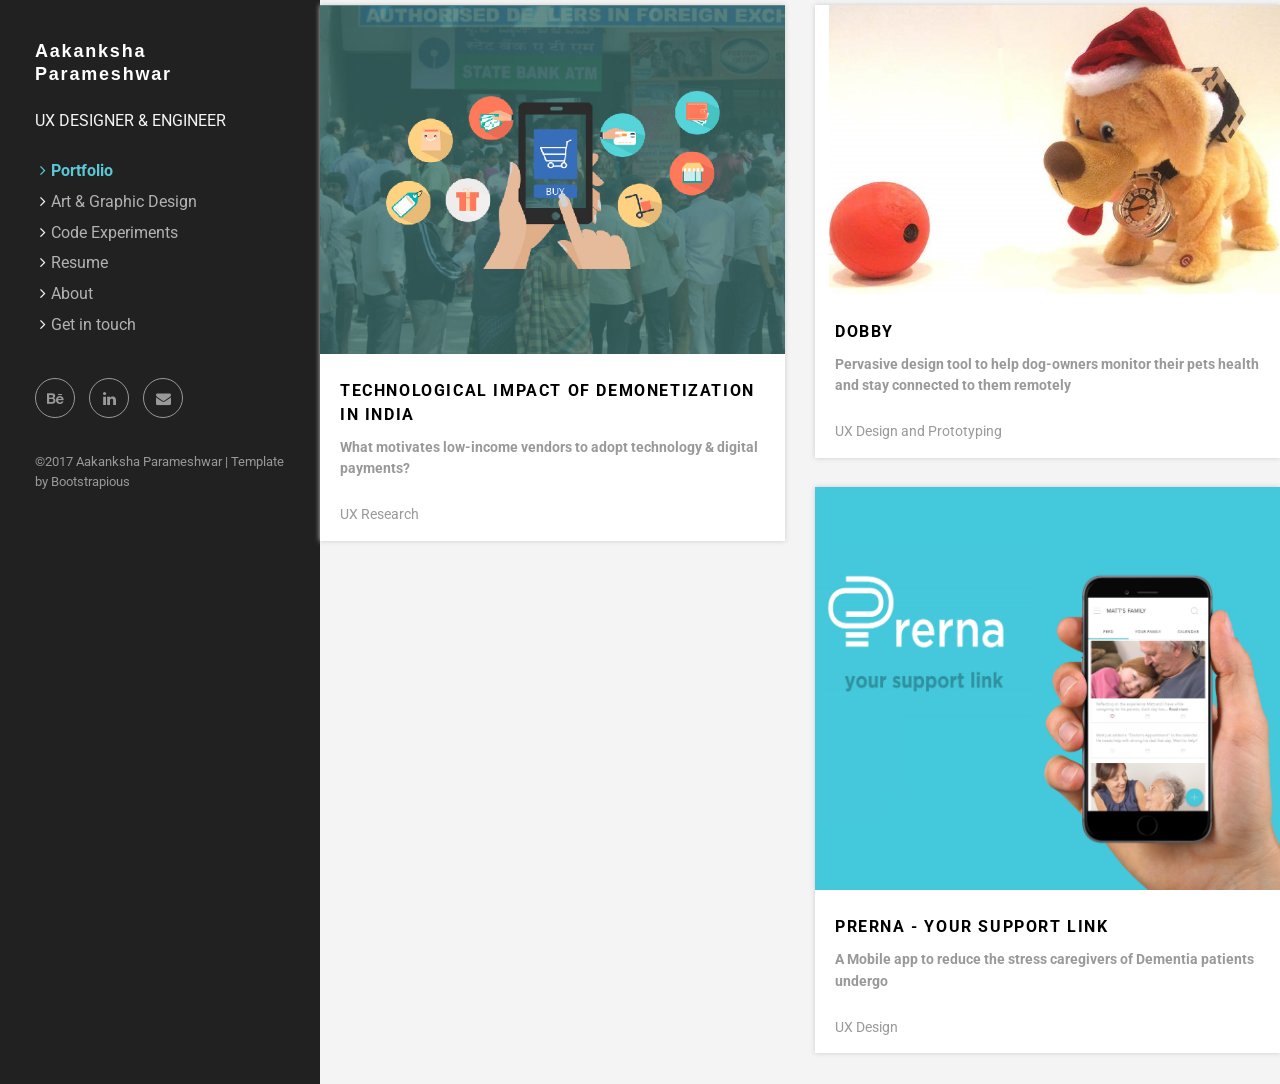
==== commit 7cdbe840: "Made minor changes to <a> tags to open a new tab" ====
--- a/index.html
+++ b/index.html
@@ -1,9 +1,19 @@
 <!DOCTYPE html>
 <html>
   <head>
+    <!-- Global site tag (gtag.js) - Google Analytics -->
+<script async src="https://www.googletagmanager.com/gtag/js?id=UA-113545521-1"></script>
+<script>
+  window.dataLayer = window.dataLayer || [];
+  function gtag(){dataLayer.push(arguments);}
+  gtag('js', new Date());
+
+  gtag('config', 'UA-113545521-1');
+</script>
+
     <meta charset="utf-8">
     <meta http-equiv="X-UA-Compatible" content="IE=edge">
-    <title>Aakanksha Parameshwar | Portfolio</title>
+    <title>AP | Portfolio</title>
     <meta name="description" content="">
     <meta name="viewport" content="width=device-width, initial-scale=1">
     <meta name="robots" content="all,follow">
@@ -21,10 +31,9 @@
     <link rel="stylesheet" href="css/style.default.css" id="theme-stylesheet">
     <!-- Custom stylesheet - for your changes-->
     <link rel="stylesheet" href="css/custom.css">
-    <link rel="stylesheet" href="css/banner.css">
     <!--<link rel="stylesheet" href="css/style.sea.css">-->
     <!-- Favicon-->
-    <link rel="icon" href="favicon.svg">
+    <link rel="shortcut icon" href="favicon.svg">
     <!-- Tweaks for older IEs--><!--[if lt IE 9]>
         <script src="https://oss.maxcdn.com/html5shiv/3.7.2/html5shiv.min.js"></script>
         <script src="https://oss.maxcdn.com/respond/1.4.2/respond.min.js"></script><![endif]-->
@@ -33,17 +42,186 @@
     <div id="all">
       <div class="container-fluid">
         <div class="row row-offcanvas row-offcanvas-left">
-          <section id="banner">
-				<div class="inner">
-					<h2>Aakanksha<br/>
-						Parameshwar
-					</h2>
-					<p>UX DESIGNER &amp; ENGINEER
-					</p>
-				</div>
-				<a href="portfolio.html" class="more scrolly">Know More</a>
-			</section>
-
+          <!--   *** SIDEBAR ***-->
+          <div id="sidebar" class="col-xs-6 col-sm-4 col-md-3 sidebar-offcanvas">
+             <div class="sidebar-content">
+                <h1 class="sidebar-heading"> <a href="index.html">Aakanksha Parameshwar</a></h1>
+                <p class="sidebar-tag">UX Designer & Engineer </p>
+                <!--p class="sidebar-p">Originally from India, currently based in Ann Arbor, Michigan. </p-->
+                <ul class="sidebar-menu">
+                   <li class="active"><a href="index.html">Portfolio</a></li>
+                   <li><a href="https://www.behance.net/aakankshap" target="_blank">Art & Graphic Design</a></li>
+                   <li><a href="other.html">Code Experiments</a></li>
+                   <!--<li><a href="about.html">About</a></li>-->
+                   <li><a href="Aakanksha_Parameshwar_Resume.pdf">Resume</a></li>
+                   <li><a href="about.html">About</a></li>
+                   <li><a href="contact.html">Get in touch</a></li>
+                </ul>
+                <p class="social">
+                   <!-- <a href="https://www.facebook.com/aakanksha.parameshwar" data-animate-hover="pulse" class="external facebook"><i class="fa fa-facebook"></i></a> --->
+                   <a href="https://www.behance.net/aakankshap" data-animate-hover="pulse" class="external behance"><i class="fa fa-behance"></i></a>
+                   <a href="https://www.linkedin.com/in/aakankshaparameshwar" title="" class="external linkedin"><i class="fa fa-linkedin"></i></a>
+                   <a href="aaparam@umich.edu" data-animate-hover="pulse" class="email"><i class="fa fa-envelope"></i></a>
+                </p>
+                <div class="copyright">
+                   <p class="credit">&copy;2017 Aakanksha Parameshwar | Template by <a href="https://bootstrapious.com/e-commerce-templates" class="external">Bootstrapious</a></p>
+                   <!-- Please do not remove the backlink to us, unless you support the development at https://bootstrapious.com/donate. It is part of the license conditions. Thanks for understanding :)        -->
+                </div>
+             </div>
+          </div>
+          <!--   *** SIDEBAR END ***  -->
+          <!--   *** PORTFOLIO ***-->
+          <div class="col-xs-12 col-sm-8 col-md-9 content-column">
+            <div class="small-navbar visible-xs">
+              <button type="button" data-toggle="offcanvas" class="btn btn-ghost pull-left"> <i class="fa fa-align-left"> </i>Menu</button>
+              <h1 class="small-navbar-heading"> <a href="index.html">Aakanksha Parameshwar </a></h1>
+            </div>
+            <div class="grid">
+              <div class="row">
+                <div class="col-xs-12 col-sm-6 col-md-6 masonry-item">
+                  <div class="box-masonry"><a href="demonetization.html" title="" class="box-masonry-image with-hover-overlay with-hover-icon"><img src="img/portfolio/demonetization/cover.jpg" alt="" class="img-responsive"></a>
+                    <div class="box-masonry-text">
+                      <h4> <a href="demonetization.html">Technological Impact of demonetization in India</a></h4>
+                      <div class="box-masonry-desription">
+                        <p><strong>What motivates low-income vendors to adopt technology &amp; digital payments?</strong></p>
+                        <p>UX Research</p>
+                      </div>
+                    </div>
+                  </div>
+                </div>
+                <div class="col-xs-12 col-sm-6 col-md-6 masonry-item">
+                  <div class="box-masonry"><a target="_blank" href="http://pet-connection.weebly.com/" title="" class="box-masonry-image with-hover-overlay with-hover-icon"><img src="img/portfolio/dobby/cover.jpg" alt="" class="img-responsive"></a>
+                    <div class="box-masonry-text">
+                      <h4> <a target="_blank" href="http://pet-connection.weebly.com/">Dobby</a></h4>
+                      <div class="box-masonry-desription">
+                          <p><strong>Pervasive design tool to help dog-owners monitor their pets health and stay connected to them remotely</strong></p>
+                        <p>UX Design and Prototyping</p>
+                      </div>
+                    </div>
+                  </div>
+                </div>
+                <div class="col-xs-12 col-sm-6 col-md-6 masonry-item">
+                  <div class="box-masonry"><a href="prerna.html" title="" class="box-masonry-image with-hover-overlay with-hover-icon"><img src="img/portfolio/prerna/cover.jpg" alt="" class="img-responsive"></a>
+                    <div class="box-masonry-text">
+                      <h4> <a href="prerna.html">Prerna - Your support link</a></h4>
+                      <div class="box-masonry-desription">
+                        <p><strong>A Mobile app to reduce the stress caregivers of Dementia patients undergo</strong></p>
+                        <p>UX Design</p>
+                      </div>
+                    </div>
+                  </div>
+                </div>
+
+                <!--/div><div class="col-xs-12 col-sm-6 col-md-6  masonry-item">
+                  <div class="box-masonry"><a href="ecoYou.html" title="" class="box-masonry-image with-hover-overlay with-hover-icon"><img src="img/portfolio/ecoYou/cover.png" alt="" class="img-responsive"></a>
+                    <div class="box-masonry-text">
+                      <h4> <a href="detail.html">EcoYou</a></h4>
+                      <div class="box-masonry-desription">
+                          <p><strong>Smart home application that helps users track their resource consumption and educates them about recycle &amp; reuse</strong></p>
+                        <p>UX Design</p>
+                      </div>
+                    </div>
+                  </div>
+                </div>
+
+
+                <div class="col-xs-12 col-sm-6 col-md-6 masonry-item">
+                  <div class="box-masonry"><a href="gmaps.html" title="" class="box-masonry-image with-hover-overlay with-hover-icon"><img src="img/portfolio/gmaps/cover.jpg" alt="" class="img-responsive"></a>
+                    <div class="box-masonry-text">
+                      <h4> <a href="gmaps.html">Google Maps Enhanced</a></h4>
+                      <div class="box-masonry-desription">
+                        <p>UX Research & Design</p>
+                      </div>
+                    </div>
+                  </div>
+                </div-->
+
+                <!--div class="col-xs-12 col-sm-6 col-md-6 masonry-item">
+                  <div class="box-masonry"><a href="xcetra.html" title="" class="box-masonry-image with-hover-overlay with-hover-icon"><img src="img/portfolio/xcetra/cover.jpg" alt="" class="img-responsive"></a>
+                    <div class="box-masonry-text">
+                    <div class="box-masonry-text">
+                      <h4> <a href="detail.html">Xectra Campus</a></h4>
+                      <div class="box-masonry-desription">
+                        <p>UX / Web / Visual Design</p>
+                      </div>
+                    </div>
+                  </div>
+                </div-->
+                <!--<div class="col-xs-12 col-sm-6 col-md-4 col-lg-3 masonry-item">
+                  <div class="box-masonry"><a href="detail.html" title="" class="box-masonry-image with-hover-overlay"><img src="img/portfolio/business-card.jpg" alt="" class="img-responsive"></a>
+                    <div class="box-masonry-hover-text-header">
+                      <h4> <a href="detail.html">Name of the work 5</a></h4>
+                      <div class="box-masonry-desription">
+                        <p>Fifth abundantly made Give sixth hath. Cattle creature i be don't them.</p>
+                      </div>
+                    </div>
+                  </div>
+                </div>
+                <div class="col-xs-12 col-sm-6 col-md-4 col-lg-3 masonry-item">
+                  <div class="box-masonry">
+                    <div class="box-masonry-text">
+                      <h4> <a href="detail.html">Name of the work 6</a></h4>
+                      <div class="box-masonry-desription">
+                        <p>Fifth abundantly made Give sixth hath. Cattle creature i be don't them.</p>
+                      </div>
+                    </div>
+                  </div>
+                </div>
+                <div class="col-xs-12 col-sm-6 col-md-4 col-lg-3 masonry-item">
+                  <div class="box-masonry"><a href="detail.html" title="" class="box-masonry-image with-hover-overlay with-hover-icon"><img src="img/portfolio/label-clothes.jpg" alt="" class="img-responsive"></a>
+                    <div class="box-masonry-text">
+                      <h4> <a href="detail.html">Name of the work 7</a></h4>
+                      <div class="box-masonry-desription">
+                        <p>Fifth abundantly made Give sixth hath. Cattle creature i be don't them.</p>
+                      </div>
+                    </div>
+                  </div>
+                </div>
+                <div class="col-xs-12 col-sm-6 col-md-4 col-lg-3 masonry-item">
+                  <div class="box-masonry"><a href="detail.html" title="" class="box-masonry-image with-hover-overlay with-hover-icon"><img src="img/portfolio/ipad-air-2.jpg" alt="" class="img-responsive"></a>
+                    <div class="box-masonry-text">
+                      <h4> <a href="detail.html">Name of the work 8</a></h4>
+                      <div class="box-masonry-desription">
+                        <p>Fifth abundantly made Give sixth hath. Cattle creature i be don't them.</p>
+                      </div>
+                    </div>
+                  </div>
+                </div>
+                <div class="col-xs-12 col-sm-6 col-md-4 col-lg-3 masonry-item">
+                  <div class="box-masonry"><a href="detail.html" title="" class="box-masonry-image with-hover-overlay with-hover-icon"><img src="img/portfolio/envelope-brand.jpg" alt="" class="img-responsive"></a>
+                    <div class="box-masonry-text">
+                      <h4> <a href="detail.html">Item with image</a></h4>
+                      <div class="box-masonry-desription">
+                        <p>Far far away, behind the word mountains, far from the countries Vokalia and Consonantia, there live the blind texts.  A small river named Duden flows by their place and supplies it with the necessary regelialia. It is a paradisematic country, in which roasted parts of sentences fly into your mouth.</p>
+                      </div>
+                    </div>
+                  </div>
+                </div>
+                <div class="col-xs-12 col-sm-6 col-md-4 col-lg-3 masonry-item">
+                  <div class="box-masonry"><a href="detail.html" title="" class="box-masonry-image with-hover-overlay"><img src="img/portfolio/trifold.jpg" alt="" class="img-responsive"></a>
+                    <div class="box-masonry-hover-text-header">
+                      <h4> <a href="detail.html">Item with image</a></h4>
+                      <div class="box-masonry-desription">
+                        <p>Far far away, behind the word mountains, far from the countries Vokalia and Consonantia, there live the blind texts.  A small river named Duden flows by their place and supplies it with the necessary regelialia. It is a paradisematic country, in which roasted parts of sentences fly into your mouth.</p>
+                      </div>
+                    </div>
+                  </div>
+                </div>
+                <div class="col-xs-12 col-sm-6 col-md-4 col-lg-3 masonry-item">
+                  <div class="box-masonry"><a href="detail.html" title="" class="box-masonry-image with-hover-overlay"><img src="img/portfolio/paper-presentation.jpg" alt="" class="img-responsive"></a>
+                    <div class="box-masonry-hover-text-header">
+                      <h4> <a href="detail.html">Item with image</a></h4>
+                      <div class="box-masonry-desription">
+                        <p>Far far away, behind the word mountains, far from the countries Vokalia and Consonantia, there live the blind texts.  A small river named Duden flows by their place and supplies it with the necessary regelialia. It is a paradisematic country, in which roasted parts of sentences fly into your mouth.</p>
+                      </div>
+                    </div>
+                  </div>
+                </div>
+              </div>
+            </div>
+          </div>-->
+          <!--   *** PORTFOLIO END ***
+          -->
         </div>
       </div>
     </div>
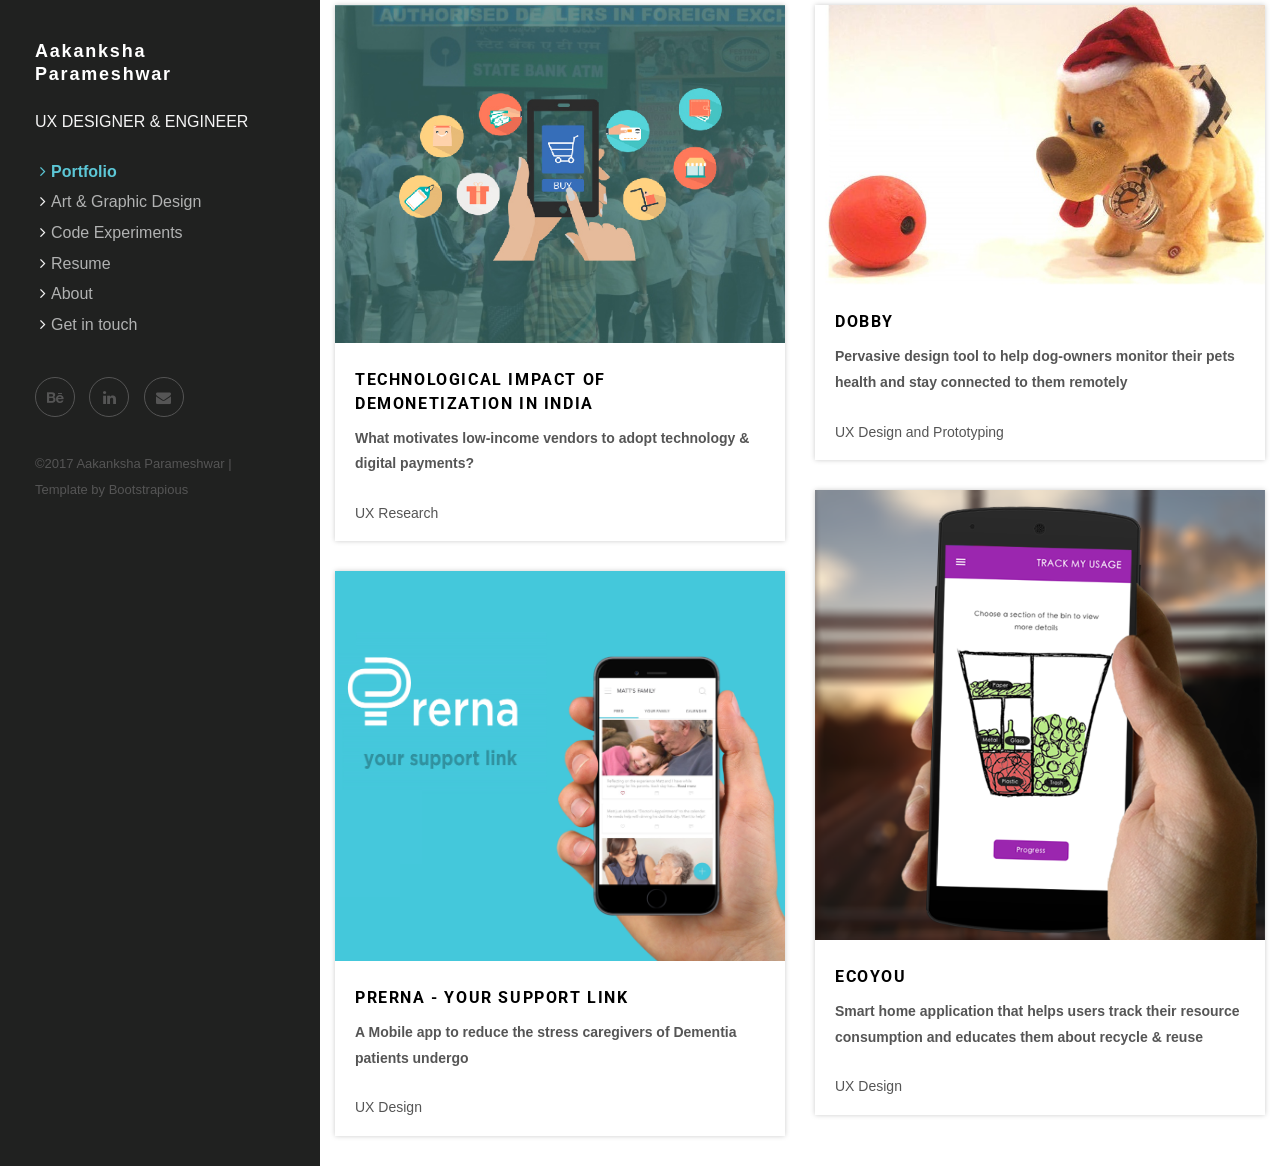
==== commit eac6b2c2: "Added EcoYou project content" ====
--- a/index.html
+++ b/index.html
@@ -61,7 +61,7 @@
                    <!-- <a href="https://www.facebook.com/aakanksha.parameshwar" data-animate-hover="pulse" class="external facebook"><i class="fa fa-facebook"></i></a> --->
                    <a href="https://www.behance.net/aakankshap" data-animate-hover="pulse" class="external behance"><i class="fa fa-behance"></i></a>
                    <a href="https://www.linkedin.com/in/aakankshaparameshwar" title="" class="external linkedin"><i class="fa fa-linkedin"></i></a>
-                   <a href="aaparam@umich.edu" data-animate-hover="pulse" class="email"><i class="fa fa-envelope"></i></a>
+                   <a href="mailto:aakanksha.parameshwar@gmail.com" data-animate-hover="pulse" class="email"><i class="fa fa-envelope"></i></a>
                 </p>
                 <div class="copyright">
                    <p class="credit">&copy;2017 Aakanksha Parameshwar | Template by <a href="https://bootstrapious.com/e-commerce-templates" class="external">Bootstrapious</a></p>
@@ -100,6 +100,17 @@
                     </div>
                   </div>
                 </div>
+                <div><div class="col-xs-12 col-sm-6 col-md-6  masonry-item">
+                  <div class="box-masonry"><a href="ecoYou.html" title="" class="box-masonry-image with-hover-overlay with-hover-icon"><img src="img/portfolio/ecoYou/cover.png" alt="" class="img-responsive"></a>
+                    <div class="box-masonry-text">
+                      <h4> <a href="detail.html">EcoYou</a></h4>
+                      <div class="box-masonry-desription">
+                          <p><strong>Smart home application that helps users track their resource consumption and educates them about recycle &amp; reuse</strong></p>
+                        <p>UX Design</p>
+                      </div>
+                    </div>
+                  </div>
+                </div>
                 <div class="col-xs-12 col-sm-6 col-md-6 masonry-item">
                   <div class="box-masonry"><a href="prerna.html" title="" class="box-masonry-image with-hover-overlay with-hover-icon"><img src="img/portfolio/prerna/cover.jpg" alt="" class="img-responsive"></a>
                     <div class="box-masonry-text">
@@ -112,17 +123,7 @@
                   </div>
                 </div>
 
-                <!--/div><div class="col-xs-12 col-sm-6 col-md-6  masonry-item">
-                  <div class="box-masonry"><a href="ecoYou.html" title="" class="box-masonry-image with-hover-overlay with-hover-icon"><img src="img/portfolio/ecoYou/cover.png" alt="" class="img-responsive"></a>
-                    <div class="box-masonry-text">
-                      <h4> <a href="detail.html">EcoYou</a></h4>
-                      <div class="box-masonry-desription">
-                          <p><strong>Smart home application that helps users track their resource consumption and educates them about recycle &amp; reuse</strong></p>
-                        <p>UX Design</p>
-                      </div>
-                    </div>
-                  </div>
-                </div>
+                <!--/
 
 
                 <div class="col-xs-12 col-sm-6 col-md-6 masonry-item">
--- a/css/style.default.css
+++ b/css/style.default.css
@@ -102,7 +102,7 @@
   color: #555555;
 }
 .text-gray-light {
-  color: #999999;
+  color: #555555;
 }
 .text-gray-lighter {
   color: #cdcdcd;
@@ -393,7 +393,7 @@
 }
 .content-column {
   padding-top: 40px;
-  background-color:#f4f4f4;
+  background-color:#ffffff;
 }
 .content-column.white-background {
   background: #fff;
@@ -422,7 +422,7 @@
 
 .content-column-content p,
 .content-column-content li {
-  color: #999999;
+  color: #555555;
 }
 
 .content-column-content p.lead, .text-block1 p {
@@ -527,7 +527,7 @@
   letter-spacing: 0.1em;
   font-size: 18px;
   font-weight: 400;
-  color: #999999;
+  color: #555555;
   margin-bottom: 40px;
 }
 .services .heading {
@@ -548,7 +548,7 @@
   font-size: 14px;
   line-height: 1.5;
   margin-bottom: 60px;
-  color: #999999;
+  color: #555555;
 }
 /*
 
@@ -615,8 +615,8 @@
   font-size: 15px;
   text-align: center;
   vertical-align: bottom;
-  border: solid 1px #999999;
-  color: #999999;
+  border: solid 1px #555555;
+  color: #555555;
   -webkit-transition: all 0.2s ease-out;
   -moz-transition: all 0.2s ease-out;
   transition: all 0.2s ease-out;
@@ -682,14 +682,14 @@
 
 */
 .copyright {
-  color: #999999;
+  color: #555555;
   font-size: 13px;
 }
 .copyright p.credit {
   margin-bottom: 10px;
 }
 .copyright p.credit a {
-  color: #999999;
+  color: #555555;
 }
 @media (max-width: 991px) {
   .copyright p.credit {
@@ -740,7 +740,7 @@
   font-weight: 700;
   text-transform: uppercase;
   letter-spacing: 0.1em;
-  color: #999999;
+  color: #555555;
   font-size: 12px;
 }
 .progress-bar-skill1 {
@@ -861,10 +861,10 @@
 .ekko-lightbox .modal-footer {
   text-align: left;
 }
-.grid {
+/*.grid {
   margin-right: -15px;
   margin-left: -15px;
-}
+}*/
 .box-masonry {
   background: #fff;
   margin-bottom: 30px;
@@ -896,7 +896,7 @@
   padding: 15px 20px 15px;
 }
 .box-masonry .box-masonry-text p {
-  color: #999999;
+  color: #555555;
   font-size: 14px;
 }
 .box-masonry .box-masonry-hover-text-header {
@@ -1008,7 +1008,7 @@
   color: #555555;
 }
 .box-simple p {
-  color: #999999;
+  color: #555555;
 }
 .box-simple:hover .icon {
   -webkit-transform: scale(1.1, 1.1);
@@ -1022,7 +1022,7 @@
 }
 .box-simple.box-white {
   padding: 20px;
-  border: dotted 1px #999999;
+  border: dotted 1px #555555;
 }
 .box-simple.box-white .icon {
   color: #555555;
@@ -1031,7 +1031,7 @@
 }
 .box-simple.box-dark {
   padding: 20px;
-  border: dotted 1px #999999;
+  border: dotted 1px #555555;
   background: #555555;
   color: #fff;
 }
@@ -1209,7 +1209,7 @@
   letter-spacing: 0.08em;
 }
 .box-image-text .content p {
-  color: #999999;
+  color: #555555;
 }
 .box-image-text.bg-visible .bg {
   opacity: 0.8;
@@ -1278,11 +1278,11 @@
   background-color: #cdcdcd;
 }
 .nav > li.disabled > a {
-  color: #999999;
+  color: #555555;
 }
 .nav > li.disabled > a:hover,
 .nav > li.disabled > a:focus {
-  color: #999999;
+  color: #555555;
 }
 .nav .open > a,
 .nav .open > a:hover,
@@ -1516,7 +1516,7 @@
   background-color: transparent;
 }
 .navbar-default .navbar-text {
-  color: #777777;
+  color: #555555;
 }
 .navbar-default .navbar-nav > li > a {
   color: #60c5ba;
@@ -1618,15 +1618,15 @@
 /* modal */
 .modal-content {
   background-color: #ffffff;
-  border: 1px solid #999999;
+  border: 1px solid #555555;
   border: 1px solid rgba(0, 0, 0, 0.2);
   border-radius: 0;
 }
 /* scaffolding */
 body {
-  font-family: "Roboto", Helvetica, Arial, sans-serif;
+  font-family: "Open Sans", sans-serif;
   font-size: 16px;
-  line-height: 1.55;
+  line-height: 1.6em;
   color: #202120;
   background-color: #202120 /*#f4f4f4*/;
 }
@@ -1687,7 +1687,7 @@
   color: #cccccc;
 }
 .breadcrumb > .active {
-  color: #999999;
+  color: #555555;
 }
 .breadcrumb a {
   color: #5CC7D6;
@@ -1848,14 +1848,14 @@
   box-shadow: none;
 }
 .form-control::-moz-placeholder {
-  color: #999999;
+  color: #555555;
   opacity: 1;
 }
 .form-control:-ms-input-placeholder {
-  color: #999999;
+  color: #555555;
 }
 .form-control::-webkit-input-placeholder {
-  color: #999999;
+  color: #555555;
 }
 .form-control:focus {
   border-color: #5CC7D6;
@@ -1896,7 +1896,7 @@
 .pager .disabled > a:hover,
 .pager .disabled > a:focus,
 .pager .disabled > span {
-  color: #999999;
+  color: #555555;
   background-color: #ffffff;
   border-color: #ddd;
 }
@@ -1951,7 +1951,7 @@
 .pagination > .disabled > a,
 .pagination > .disabled > a:hover,
 .pagination > .disabled > a:focus {
-  color: #999999;
+  color: #555555;
   background-color: #ffffff;
   border-color: #dddddd;
 }
@@ -2067,12 +2067,14 @@
 }
 abbr[title],
 abbr[data-original-title] {
-  border-bottom: 1px dotted #999999;
+  border-bottom: 1px dotted #555555;
 }
 blockquote {
   padding: 12px 24px;
   margin: 0 0 24px;
-  font-size: 24px;
+  font-size: 20px;
+  /*font-family: "Georgia", "Times New Roman", Times, serif;*/
+
   border-left: 5px solid #5CC7D6;
   font-style: italic;
   color:#5CC7D6;
@@ -2083,7 +2085,7 @@
   display: block;
   font-size: 80%;
   line-height: 1.55;
-  color: #999999;
+  color: #555555;
 }
 blockquote footer:before,
 blockquote small:before,
@@ -2107,18 +2109,18 @@
   box-shadow: 0 0 0;
 }
 .panel-default {
-  border-color: #666666;
+  border-color: #555555;
 }
 .panel-default > .panel-heading {
   color: #333333;
   background-color: #ffffff;
-  border-color: #666666;
+  border-color: #555555;
 }
 .panel-default > .panel-heading + .panel-collapse .panel-body {
-  border-top-color: #666666;
+  border-top-color: #555555;
 }
 .panel-default > .panel-footer + .panel-collapse .panel-body {
-  border-bottom-color: #666666;
+  border-bottom-color: #555555;
 }
 .panel-primary {
   border-color: #5CC7D6;
@@ -2184,7 +2186,6 @@
 }*/
 
 .proj-details{
-  text-decoration: underline;
   font-weight: bold;
 }
 
@@ -2193,12 +2194,64 @@
   margin-bottom:1.2em;
 }
 
-.item .caption{
+.big-space{
+  margin-top:2em;
+  margin-bottom:5em;
+}
+.small-space{
+  margin-top:2em;
+  margin-bottom:2em;
+}
+
+.item .caption, .row .caption{
   position: relative;
   color: #202120;
   bottom: 0;
   padding: 10px 10px;
   text-align: center;
-  font-weight:bold;
+  /*font-weight:bold;*/
   margin-top:10px;
-}
+  /*background-color:#f4f4f4;*/
+  /*font-family: "Georgia", "Times New Roman", Times, serif;*/
+}
+
+
+
+.text-block1 ul{
+  padding-left:15px;
+  margin-top: -15px;
+}
+
+.imgRow {
+  display: flex;
+  flex-wrap: wrap;
+  padding: 0 4px;
+}
+
+/* Create four equal imgColumns that sits next to each other */
+.imgColumn {
+  flex: 25%;
+  max-width: 25%;
+  padding: 0 4px;
+}
+
+.imgColumn img {
+  margin-top: 8px;
+  vertical-align: middle;
+}
+
+/* Responsive layout - makes a two imgColumn-layout instead of four imgColumns */
+@media (max-width: 800px) {
+  .imgColumn {
+    flex: 50%;
+    max-width: 50%;
+  }
+}
+
+/* Responsive layout - makes the two imgColumns stack on top of each other instead of next to each other */
+@media (max-width: 600px) {
+  .imgColumn {
+    flex: 100%;
+    max-width: 100%;
+  }
+}
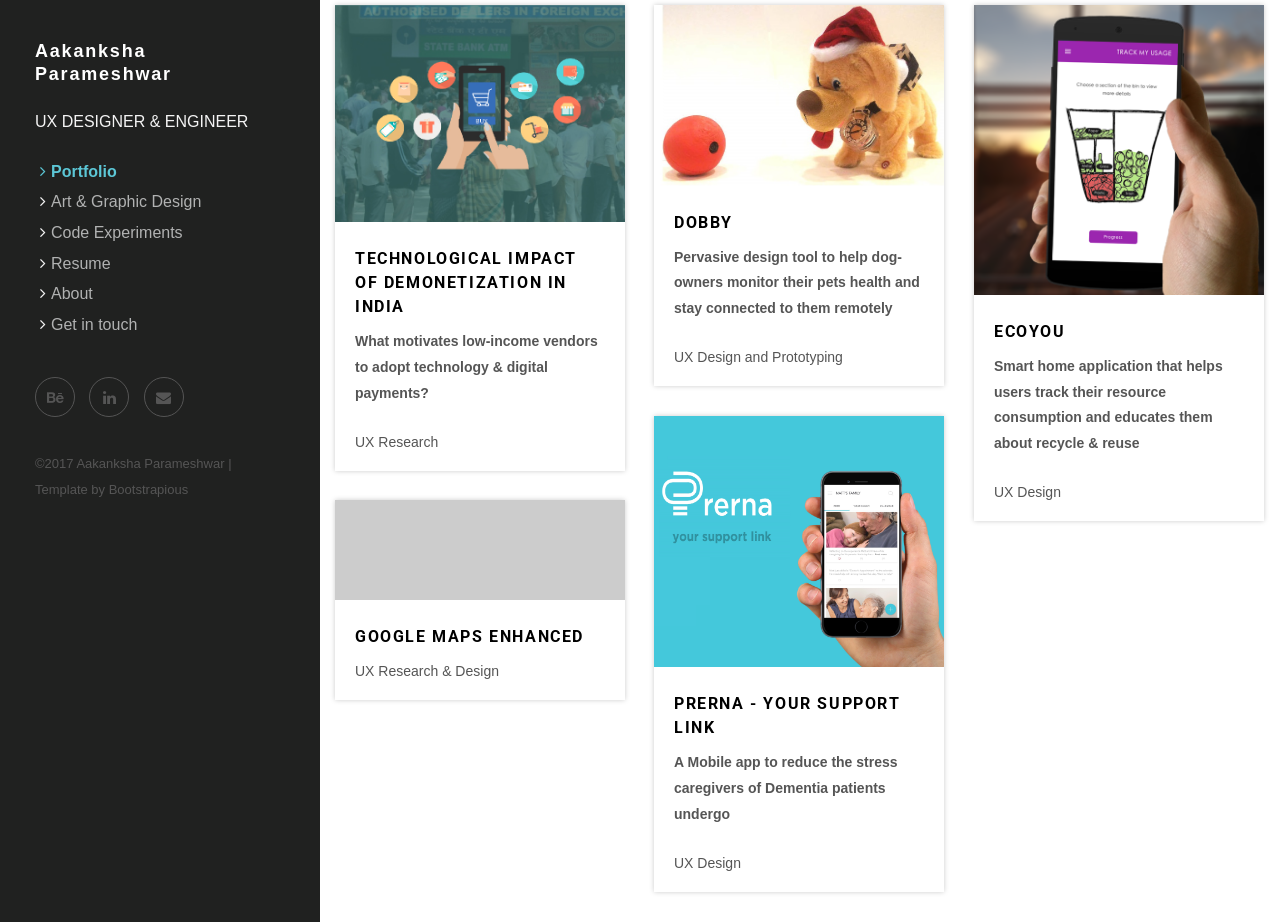
==== commit cf970027: "Added GMaps" ====
--- a/index.html
+++ b/index.html
@@ -78,7 +78,7 @@
             </div>
             <div class="grid">
               <div class="row">
-                <div class="col-xs-12 col-sm-6 col-md-6 masonry-item">
+                <div class="col-xs-12 col-sm-6 col-md-4 masonry-item">
                   <div class="box-masonry"><a href="demonetization.html" title="" class="box-masonry-image with-hover-overlay with-hover-icon"><img src="img/portfolio/demonetization/cover.jpg" alt="" class="img-responsive"></a>
                     <div class="box-masonry-text">
                       <h4> <a href="demonetization.html">Technological Impact of demonetization in India</a></h4>
@@ -89,7 +89,7 @@
                     </div>
                   </div>
                 </div>
-                <div class="col-xs-12 col-sm-6 col-md-6 masonry-item">
+                <div class="col-xs-12 col-sm-6 col-md-4 masonry-item">
                   <div class="box-masonry"><a target="_blank" href="http://pet-connection.weebly.com/" title="" class="box-masonry-image with-hover-overlay with-hover-icon"><img src="img/portfolio/dobby/cover.jpg" alt="" class="img-responsive"></a>
                     <div class="box-masonry-text">
                       <h4> <a target="_blank" href="http://pet-connection.weebly.com/">Dobby</a></h4>
@@ -100,7 +100,7 @@
                     </div>
                   </div>
                 </div>
-                <div><div class="col-xs-12 col-sm-6 col-md-6  masonry-item">
+                <div><div class="col-xs-12 col-sm-6 col-md-4  masonry-item">
                   <div class="box-masonry"><a href="ecoYou.html" title="" class="box-masonry-image with-hover-overlay with-hover-icon"><img src="img/portfolio/ecoYou/cover.png" alt="" class="img-responsive"></a>
                     <div class="box-masonry-text">
                       <h4> <a href="detail.html">EcoYou</a></h4>
@@ -111,7 +111,8 @@
                     </div>
                   </div>
                 </div>
-                <div class="col-xs-12 col-sm-6 col-md-6 masonry-item">
+
+                <div class="col-xs-12 col-sm-6 col-md-4 masonry-item">
                   <div class="box-masonry"><a href="prerna.html" title="" class="box-masonry-image with-hover-overlay with-hover-icon"><img src="img/portfolio/prerna/cover.jpg" alt="" class="img-responsive"></a>
                     <div class="box-masonry-text">
                       <h4> <a href="prerna.html">Prerna - Your support link</a></h4>
@@ -122,20 +123,18 @@
                     </div>
                   </div>
                 </div>
-
-                <!--/
-
-
-                <div class="col-xs-12 col-sm-6 col-md-6 masonry-item">
-                  <div class="box-masonry"><a href="gmaps.html" title="" class="box-masonry-image with-hover-overlay with-hover-icon"><img src="img/portfolio/gmaps/cover.jpg" alt="" class="img-responsive"></a>
-                    <div class="box-masonry-text">
-                      <h4> <a href="gmaps.html">Google Maps Enhanced</a></h4>
+                <div class="col-xs-12 col-sm-6 col-md-4 masonry-item">
+                  <div class="box-masonry"><a href="gmapsEnhanced.html" title="" class="box-masonry-image with-hover-overlay with-hover-icon"><img src="img/portfolio/gmapsEnhanced/cover.png" alt="" class="img-responsive"></a>
+                    <div class="box-masonry-text">
+                      <h4> <a href="gmapsEnhanced.html">Google Maps Enhanced</a></h4>
                       <div class="box-masonry-desription">
                         <p>UX Research & Design</p>
                       </div>
                     </div>
                   </div>
-                </div-->
+                </div>
+
+
 
                 <!--div class="col-xs-12 col-sm-6 col-md-6 masonry-item">
                   <div class="box-masonry"><a href="xcetra.html" title="" class="box-masonry-image with-hover-overlay with-hover-icon"><img src="img/portfolio/xcetra/cover.jpg" alt="" class="img-responsive"></a>
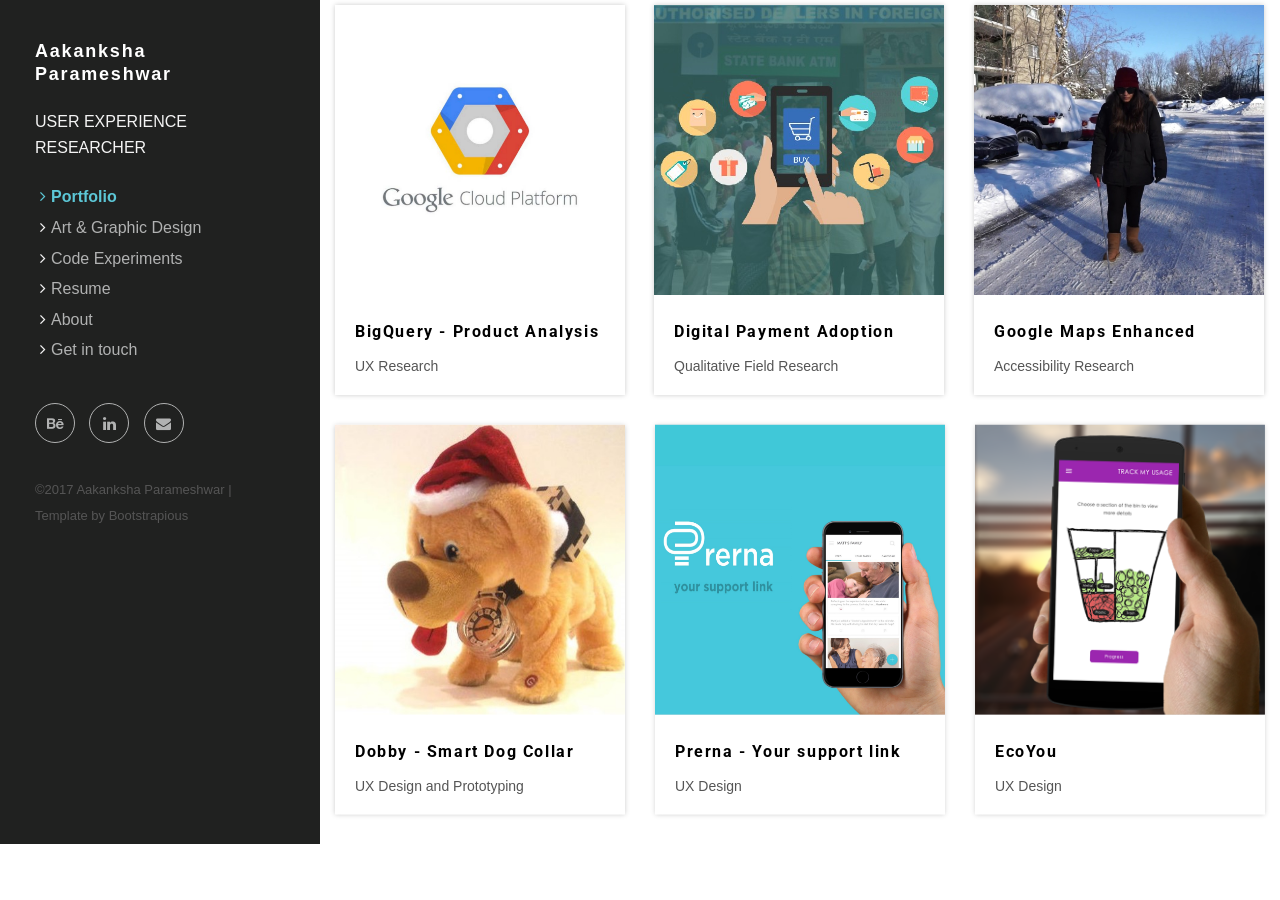
==== commit 6142f4b4: "Added Google details" ====
--- a/index.html
+++ b/index.html
@@ -10,7 +10,17 @@
 
   gtag('config', 'UA-113545521-1');
 </script>
-
+<!-- Hotjar Tracking Code for www.aakankshaparameshwar.com -->
+<script>
+    (function(h,o,t,j,a,r){
+        h.hj=h.hj||function(){(h.hj.q=h.hj.q||[]).push(arguments)};
+        h._hjSettings={hjid:790935,hjsv:6};
+        a=o.getElementsByTagName('head')[0];
+        r=o.createElement('script');r.async=1;
+        r.src=t+h._hjSettings.hjid+j+h._hjSettings.hjsv;
+        a.appendChild(r);
+    })(window,document,'https://static.hotjar.com/c/hotjar-','.js?sv=');
+</script>
     <meta charset="utf-8">
     <meta http-equiv="X-UA-Compatible" content="IE=edge">
     <title>AP | Portfolio</title>
@@ -42,35 +52,39 @@
     <div id="all">
       <div class="container-fluid">
         <div class="row row-offcanvas row-offcanvas-left">
+        <div id="sidebar" class="col-xs-6 col-sm-4 col-md-3 sidebar-offcanvas">
+           <div class="sidebar-content">
+              <h1 class="sidebar-heading"> <a href="index.html">Aakanksha Parameshwar</a></h1>
+              <p class="sidebar-tag">User Experience Researcher</p>
+              <!--p class="sidebar-p">Originally from India, currently based in Ann Arbor, Michigan. </p-->
+              <ul class="sidebar-menu">
+                 <li class="active"><a href="index.html">Portfolio</a></li>
+                 <li><a href="https://www.behance.net/aakankshap" target="_blank">Art & Graphic Design</a></li>
+                 <li><a href="other.html">Code Experiments</a></li>
+                 <!--<li><a href="about.html">About</a></li>-->
+                 <li><a href="Aakanksha_Parameshwar_Resume.pdf">Resume</a></li>
+                 <li><a href="about.html">About</a></li>
+                 <li><a href="contact.html">Get in touch</a></li>
+              </ul>
+              <p class="social">
+                 <!-- <a href="https://www.facebook.com/aakanksha.parameshwar" data-animate-hover="pulse" class="external facebook"><i class="fa fa-facebook"></i></a> --->
+                 <a href="https://www.behance.net/aakankshap" data-animate-hover="pulse" class="external behance"><i class="fa fa-behance"></i></a>
+                 <a href="https://www.linkedin.com/in/aakankshaparameshwar" title="" class="external linkedin"><i class="fa fa-linkedin"></i></a>
+                 <a href="mailto:aakanksha.parameshwar@gmail.com" data-animate-hover="pulse" class="email"><i class="fa fa-envelope"></i></a>
+              </p>
+              <div class="copyright">
+                 <p class="credit">&copy;2017 Aakanksha Parameshwar | Template by <a href="https://bootstrapious.com/e-commerce-templates" class="external">Bootstrapious</a></p>
+                 <!-- Please do not remove the backlink to us, unless you support the development at https://bootstrapious.com/donate. It is part of the license conditions. Thanks for understanding :)        -->
+              </div>
+           </div>
+        </div>
+      </div>
+        <div class="row row-offcanvas row-offcanvas-right">
           <!--   *** SIDEBAR ***-->
-          <div id="sidebar" class="col-xs-6 col-sm-4 col-md-3 sidebar-offcanvas">
-             <div class="sidebar-content">
-                <h1 class="sidebar-heading"> <a href="index.html">Aakanksha Parameshwar</a></h1>
-                <p class="sidebar-tag">UX Designer & Engineer </p>
-                <!--p class="sidebar-p">Originally from India, currently based in Ann Arbor, Michigan. </p-->
-                <ul class="sidebar-menu">
-                   <li class="active"><a href="index.html">Portfolio</a></li>
-                   <li><a href="https://www.behance.net/aakankshap" target="_blank">Art & Graphic Design</a></li>
-                   <li><a href="other.html">Code Experiments</a></li>
-                   <!--<li><a href="about.html">About</a></li>-->
-                   <li><a href="Aakanksha_Parameshwar_Resume.pdf">Resume</a></li>
-                   <li><a href="about.html">About</a></li>
-                   <li><a href="contact.html">Get in touch</a></li>
-                </ul>
-                <p class="social">
-                   <!-- <a href="https://www.facebook.com/aakanksha.parameshwar" data-animate-hover="pulse" class="external facebook"><i class="fa fa-facebook"></i></a> --->
-                   <a href="https://www.behance.net/aakankshap" data-animate-hover="pulse" class="external behance"><i class="fa fa-behance"></i></a>
-                   <a href="https://www.linkedin.com/in/aakankshaparameshwar" title="" class="external linkedin"><i class="fa fa-linkedin"></i></a>
-                   <a href="mailto:aakanksha.parameshwar@gmail.com" data-animate-hover="pulse" class="email"><i class="fa fa-envelope"></i></a>
-                </p>
-                <div class="copyright">
-                   <p class="credit">&copy;2017 Aakanksha Parameshwar | Template by <a href="https://bootstrapious.com/e-commerce-templates" class="external">Bootstrapious</a></p>
-                   <!-- Please do not remove the backlink to us, unless you support the development at https://bootstrapious.com/donate. It is part of the license conditions. Thanks for understanding :)        -->
-                </div>
-             </div>
-          </div>
+
           <!--   *** SIDEBAR END ***  -->
           <!--   *** PORTFOLIO ***-->
+          <div class="content-container">
           <div class="col-xs-12 col-sm-8 col-md-9 content-column">
             <div class="small-navbar visible-xs">
               <button type="button" data-toggle="offcanvas" class="btn btn-ghost pull-left"> <i class="fa fa-align-left"> </i>Menu</button>
@@ -79,56 +93,88 @@
             <div class="grid">
               <div class="row">
                 <div class="col-xs-12 col-sm-6 col-md-4 masonry-item">
+                  <div class="box-masonry"><a href="google.html" title="" class="box-masonry-image with-hover-overlay with-hover-icon">
+                    <img src="img/portfolio/google/cover.jpg" alt="" class="img-responsive"></a>
+                    <div class="box-masonry-text">
+                      <h4> <a href="google.html">BigQuery - Product Analysis</a></h4>
+                      <div class="box-masonry-desription">
+                        <!--p>What motivates low-income vendors to adopt technology &amp; digital payments?</p-->
+                        <p>UX Research</p>
+                      </div>
+                    </div>
+                  </div>
+                </div>
+                <div class="col-xs-12 col-sm-6 col-md-4 masonry-item">
                   <div class="box-masonry"><a href="demonetization.html" title="" class="box-masonry-image with-hover-overlay with-hover-icon"><img src="img/portfolio/demonetization/cover.jpg" alt="" class="img-responsive"></a>
                     <div class="box-masonry-text">
-                      <h4> <a href="demonetization.html">Technological Impact of demonetization in India</a></h4>
-                      <div class="box-masonry-desription">
-                        <p><strong>What motivates low-income vendors to adopt technology &amp; digital payments?</strong></p>
+                      <h4> <a href="demonetization.html">Digital Payment Adoption</a></h4>
+                      <div class="box-masonry-desription">
+                        <!--p>What motivates low-income vendors to adopt technology &amp; digital payments?</p-->
+                        <p>Qualitative Field Research</p>
+                      </div>
+                    </div>
+                  </div>
+                </div>
+                <!--div class="col-xs-12 col-sm-6 col-md-4 masonry-item">
+                  <div class="box-masonry"><a href="teamOne.html" title="" class="box-masonry-image with-hover-overlay with-hover-icon"><img src="img/portfolio/teamOne/cover.jpg" alt="" class="img-responsive"></a>
+                    <div class="box-masonry-text">
+                      <h4> <a href="teamOne.html">TeamOne Product Evaluation</a></h4>
+                      <div class="box-masonry-desription">
                         <p>UX Research</p>
                       </div>
                     </div>
                   </div>
+                </div-->
+                <!--div class="col-xs-12 col-sm-6 col-md-4 masonry-item">
+                  <div class="box-masonry"><a href="demonetization.html" title="" class="box-masonry-image with-hover-overlay with-hover-icon"><img src="img/portfolio/askALibrarian/cover.jpg" alt="" class="img-responsive"></a>
+                    <div class="box-masonry-text">
+                      <h4> <a href="askALibrarian.html">UM Library</a></h4>
+                      <div class="box-masonry-desription">
+                        <p>UX Research</p>
+                      </div>
+                    </div>
+                  </div>
+                </div-->
+
+                <div class="col-xs-12 col-sm-6 col-md-4 masonry-item">
+                  <div class="box-masonry"><a href="gmapsEnhanced.html" title="" class="box-masonry-image with-hover-overlay with-hover-icon"><img src="img/portfolio/gmapsEnhanced/cover.jpg" alt="" class="img-responsive"></a>
+                    <div class="box-masonry-text">
+                      <h4> <a href="gmapsEnhanced.html">Google Maps Enhanced</a></h4>
+                      <div class="box-masonry-desription">
+                        <p>Accessibility Research</p>
+                      </div>
+                    </div>
+                  </div>
                 </div>
                 <div class="col-xs-12 col-sm-6 col-md-4 masonry-item">
                   <div class="box-masonry"><a target="_blank" href="http://pet-connection.weebly.com/" title="" class="box-masonry-image with-hover-overlay with-hover-icon"><img src="img/portfolio/dobby/cover.jpg" alt="" class="img-responsive"></a>
                     <div class="box-masonry-text">
-                      <h4> <a target="_blank" href="http://pet-connection.weebly.com/">Dobby</a></h4>
-                      <div class="box-masonry-desription">
-                          <p><strong>Pervasive design tool to help dog-owners monitor their pets health and stay connected to them remotely</strong></p>
+                      <h4> <a target="_blank" href="http://pet-connection.weebly.com/">Dobby - Smart Dog Collar</a></h4>
+                      <div class="box-masonry-desription">
+                          <!--p>Pervasive design tool to help dog-owners monitor their pets health and stay connected to them remotely</p-->
                         <p>UX Design and Prototyping</p>
                       </div>
                     </div>
                   </div>
                 </div>
-                <div><div class="col-xs-12 col-sm-6 col-md-4  masonry-item">
+                <div class="col-xs-12 col-sm-6 col-md-4 masonry-item">
+                  <div class="box-masonry"><a href="prerna.html" title="" class="box-masonry-image with-hover-overlay with-hover-icon"><img src="img/portfolio/prerna/cover.jpg" alt="" class="img-responsive"></a>
+                    <div class="box-masonry-text">
+                      <h4> <a href="prerna.html">Prerna - Your support link</a></h4>
+                      <div class="box-masonry-desription">
+                        <!--p>A Mobile app to reduce the stress caregivers of Dementia patients undergo</p-->
+                        <p>UX Design</p>
+                      </div>
+                    </div>
+                  </div>
+                </div>
+                <div class="col-xs-12 col-sm-6 col-md-4  masonry-item">
                   <div class="box-masonry"><a href="ecoYou.html" title="" class="box-masonry-image with-hover-overlay with-hover-icon"><img src="img/portfolio/ecoYou/cover.png" alt="" class="img-responsive"></a>
                     <div class="box-masonry-text">
                       <h4> <a href="detail.html">EcoYou</a></h4>
                       <div class="box-masonry-desription">
-                          <p><strong>Smart home application that helps users track their resource consumption and educates them about recycle &amp; reuse</strong></p>
+                          <!--p>Smart home application that helps users track their resource consumption and educates them about recycle &amp; reuse</p-->
                         <p>UX Design</p>
-                      </div>
-                    </div>
-                  </div>
-                </div>
-
-                <div class="col-xs-12 col-sm-6 col-md-4 masonry-item">
-                  <div class="box-masonry"><a href="prerna.html" title="" class="box-masonry-image with-hover-overlay with-hover-icon"><img src="img/portfolio/prerna/cover.jpg" alt="" class="img-responsive"></a>
-                    <div class="box-masonry-text">
-                      <h4> <a href="prerna.html">Prerna - Your support link</a></h4>
-                      <div class="box-masonry-desription">
-                        <p><strong>A Mobile app to reduce the stress caregivers of Dementia patients undergo</strong></p>
-                        <p>UX Design</p>
-                      </div>
-                    </div>
-                  </div>
-                </div>
-                <div class="col-xs-12 col-sm-6 col-md-4 masonry-item">
-                  <div class="box-masonry"><a href="gmapsEnhanced.html" title="" class="box-masonry-image with-hover-overlay with-hover-icon"><img src="img/portfolio/gmapsEnhanced/cover.png" alt="" class="img-responsive"></a>
-                    <div class="box-masonry-text">
-                      <h4> <a href="gmapsEnhanced.html">Google Maps Enhanced</a></h4>
-                      <div class="box-masonry-desription">
-                        <p>UX Research & Design</p>
                       </div>
                     </div>
                   </div>
@@ -223,6 +269,7 @@
           <!--   *** PORTFOLIO END ***
           -->
         </div>
+      </div>
       </div>
     </div>
     <!-- Javascript files-->
--- a/css/style.default.css
+++ b/css/style.default.css
@@ -57,6 +57,10 @@
 .italic {
   font-style: italic;
   font-family: "Georgia", "Times New Roman", Times, serif;
+}
+.uppercase{
+  text-transform: uppercase;
+  margin:10px 0;
 }
 .img-responsive {
   margin: 0 auto;
@@ -341,16 +345,18 @@
 }
 
 .sidebar-heading a {
-  color: #000;
+  color: #5CC7D6;
   text-decoration: none;
   -webkit-transition: all 0.2s ease-out;
   -moz-transition: all 0.2s ease-out;
   transition: all 0.2s ease-out;
 }
+
 .sidebar-heading a:hover {
-  border-bottom: dotted 1px #5CC7D6;
-  color: #000;
+  border-bottom: solid 0.5px #5CC7D6;
+  color: #5CC7D6;
   text-decoration: none;
+
 }
 .sidebar-p {
   color: ##f4f4f4;
@@ -394,6 +400,7 @@
 .content-column {
   padding-top: 40px;
   background-color:#ffffff;
+  left: 25%;
 }
 .content-column.white-background {
   background: #fff;
@@ -407,6 +414,7 @@
   padding-left: 20px;
   padding-right: 20px;
   padding-bottom: 20px;
+  margin-top:3%;
 }
 @media (min-width: 1200px) {
   .content-column-content {
@@ -430,6 +438,7 @@
 }
 .content-column-content ul li {
   list-style-type: none;
+  margin: 15px 0;
 }
 .content-column-content ul li:before {
   font-family: 'FontAwesome';
@@ -615,8 +624,8 @@
   font-size: 15px;
   text-align: center;
   vertical-align: bottom;
-  border: solid 1px #555555;
-  color: #555555;
+  border: solid 1px #B1B2B2;
+  color: #B1B2B2;
   -webkit-transition: all 0.2s ease-out;
   -moz-transition: all 0.2s ease-out;
   transition: all 0.2s ease-out;
@@ -880,7 +889,7 @@
   font-size: 16px;
   line-height: 1.5;
   font-weight: 700;
-  text-transform: uppercase;
+  /*text-transform: uppercase;*/
   letter-spacing: 0.1em;
 }
 .box-masonry h4 a {
@@ -943,6 +952,7 @@
 }
 .box-masonry:hover .box-masonry-image.with-hover-overlay:before {
   opacity: 0.8;
+
 }
 .box-masonry:hover .box-masonry-image.with-hover-icon:after {
   opacity: 0.7;
@@ -1628,6 +1638,9 @@
   font-size: 16px;
   line-height: 1.6em;
   color: #202120;
+
+}
+.row-offcanvas-right {
   background-color: #202120 /*#f4f4f4*/;
 }
 a {
@@ -2161,6 +2174,8 @@
 #sidebar{
   background-color: #202120;
   color: #f4f4f4;
+  position: fixed;
+  z-index: 1;
 }
 
 .sidebar-heading a{
@@ -2207,12 +2222,16 @@
   position: relative;
   color: #202120;
   bottom: 0;
-  padding: 10px 10px;
+  right:0;
+
+  padding: 5px 5px;
   text-align: center;
   /*font-weight:bold;*/
-  margin-top:10px;
-  /*background-color:#f4f4f4;*/
-  /*font-family: "Georgia", "Times New Roman", Times, serif;*/
+  font-style:italic;
+
+  /*margin-top:-10px;
+  background-color:#f4f4f4;*/
+  font-family: "Georgia", "Times New Roman", Times, serif;
 }
 
 
@@ -2255,3 +2274,7 @@
     max-width: 100%;
   }
 }
+
+/*.caption-effect{
+  font-weight:bold;
+}*/
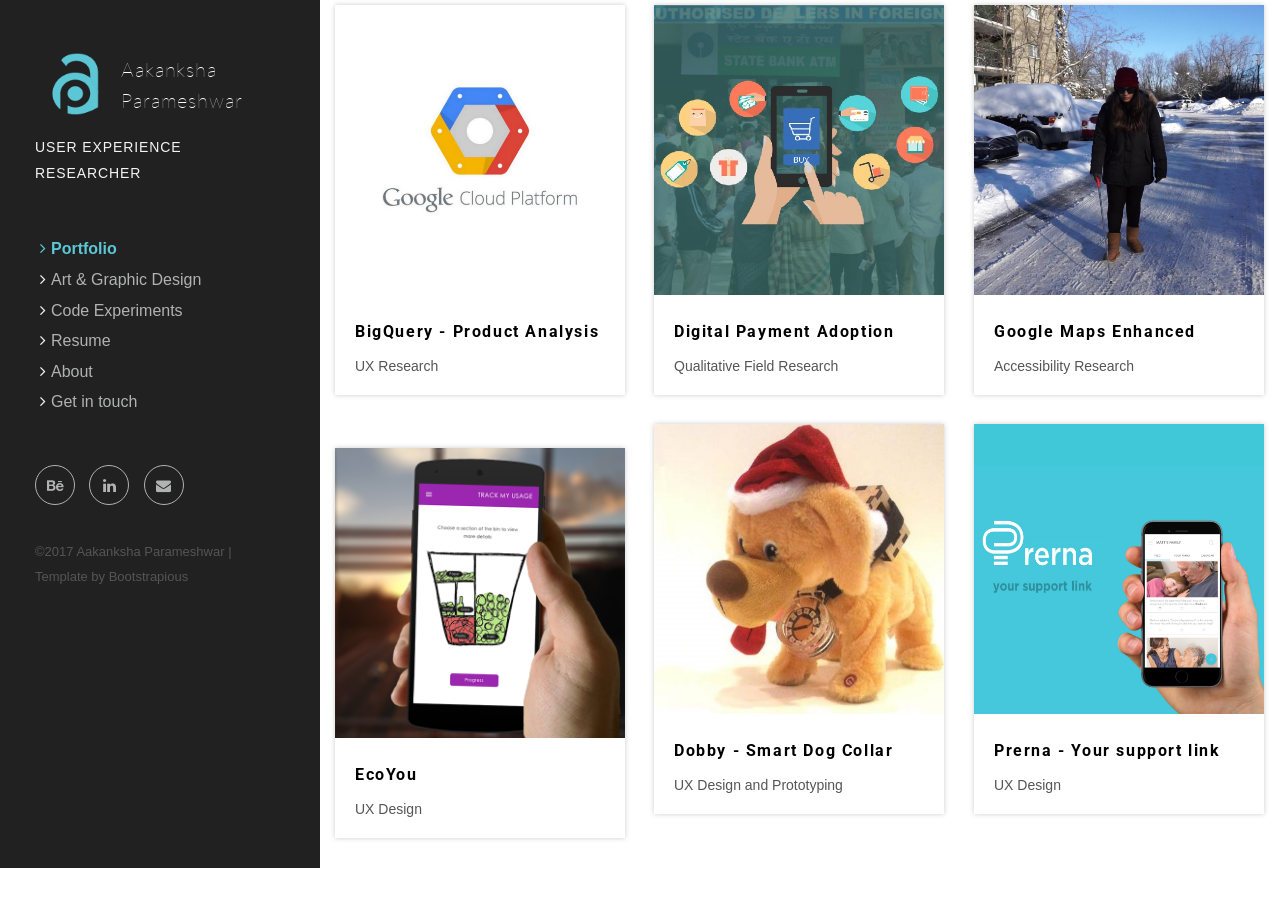
==== commit 713098cb: "Added logo" ====
--- a/index.html
+++ b/index.html
@@ -30,7 +30,7 @@
     <!-- Bootstrap-->
     <link rel="stylesheet" href="css/bootstrap.min.css">
     <!-- Google fonts - Open Sans-->
-    <link href="https://fonts.googleapis.com/css?family=Lato:300,400" rel="stylesheet">
+    <link href="https://fonts.googleapis.com/css?family=Lato:100,300,400" rel="stylesheet">
     <link rel="stylesheet" href="https://fonts.googleapis.com/css?family=Roboto:400,300,700,400italic">
     <!-- Font Awesome CSS-->
     <link rel="stylesheet" href="css/font-awesome.min.css">
@@ -54,8 +54,21 @@
         <div class="row row-offcanvas row-offcanvas-left">
         <div id="sidebar" class="col-xs-6 col-sm-4 col-md-3 sidebar-offcanvas">
            <div class="sidebar-content">
-              <h1 class="sidebar-heading"> <a href="index.html">Aakanksha Parameshwar</a></h1>
-              <p class="sidebar-tag">User Experience Researcher</p>
+
+              <div class="sidebar-heading">
+
+                  <div class="myHeadings">
+                    <a href="index.html"><img src="img/favicon.png" alt="" class="img-responsive"></a>
+                  </div>
+                <div class="myHeadings">
+                <p>Aakanksha</p>
+                <p> Parameshwar</p>
+              </div>
+              <div>
+                <p class="sidebar-tag">User Experience Researcher</p>
+              </div>
+            </div>
+
               <!--p class="sidebar-p">Originally from India, currently based in Ann Arbor, Michigan. </p-->
               <ul class="sidebar-menu">
                  <li class="active"><a href="index.html">Portfolio</a></li>
--- a/css/style.default.css
+++ b/css/style.default.css
@@ -337,11 +337,29 @@
 }
 .sidebar-heading {
   font-size: 18px;
-  letter-spacing: 0.1em;
+  letter-spacing: 0.05em;
+}
+.sidebar-heading img{
+  width: 80px;
+}
+.myHeadings p{
+  font-family: 'Lato', sans-serif;
+  font-size: 20px;
+  font-weight: 100;
+  color: #ffffff;
+  display: block;
+  margin-bottom:5px;
+}
+.myHeadings{
+  display: inline-block;
+  vertical-align:middle;
 }
 
 .sidebar-tag{
   text-transform: uppercase;
+  font-weight: 100;
+  font-size: 14px;
+  margin:0;
 }
 
 .sidebar-heading a {
@@ -350,6 +368,7 @@
   -webkit-transition: all 0.2s ease-out;
   -moz-transition: all 0.2s ease-out;
   transition: all 0.2s ease-out;
+  display: inline-block;
 }
 
 .sidebar-heading a:hover {
@@ -365,7 +384,7 @@
 .sidebar-menu {
   list-style-type: none;
   padding-left: 20px;
-  margin-bottom: 40px;
+  margin: 50px 0px;
 }
 .sidebar-menu li {
   margin-bottom: 5px;
